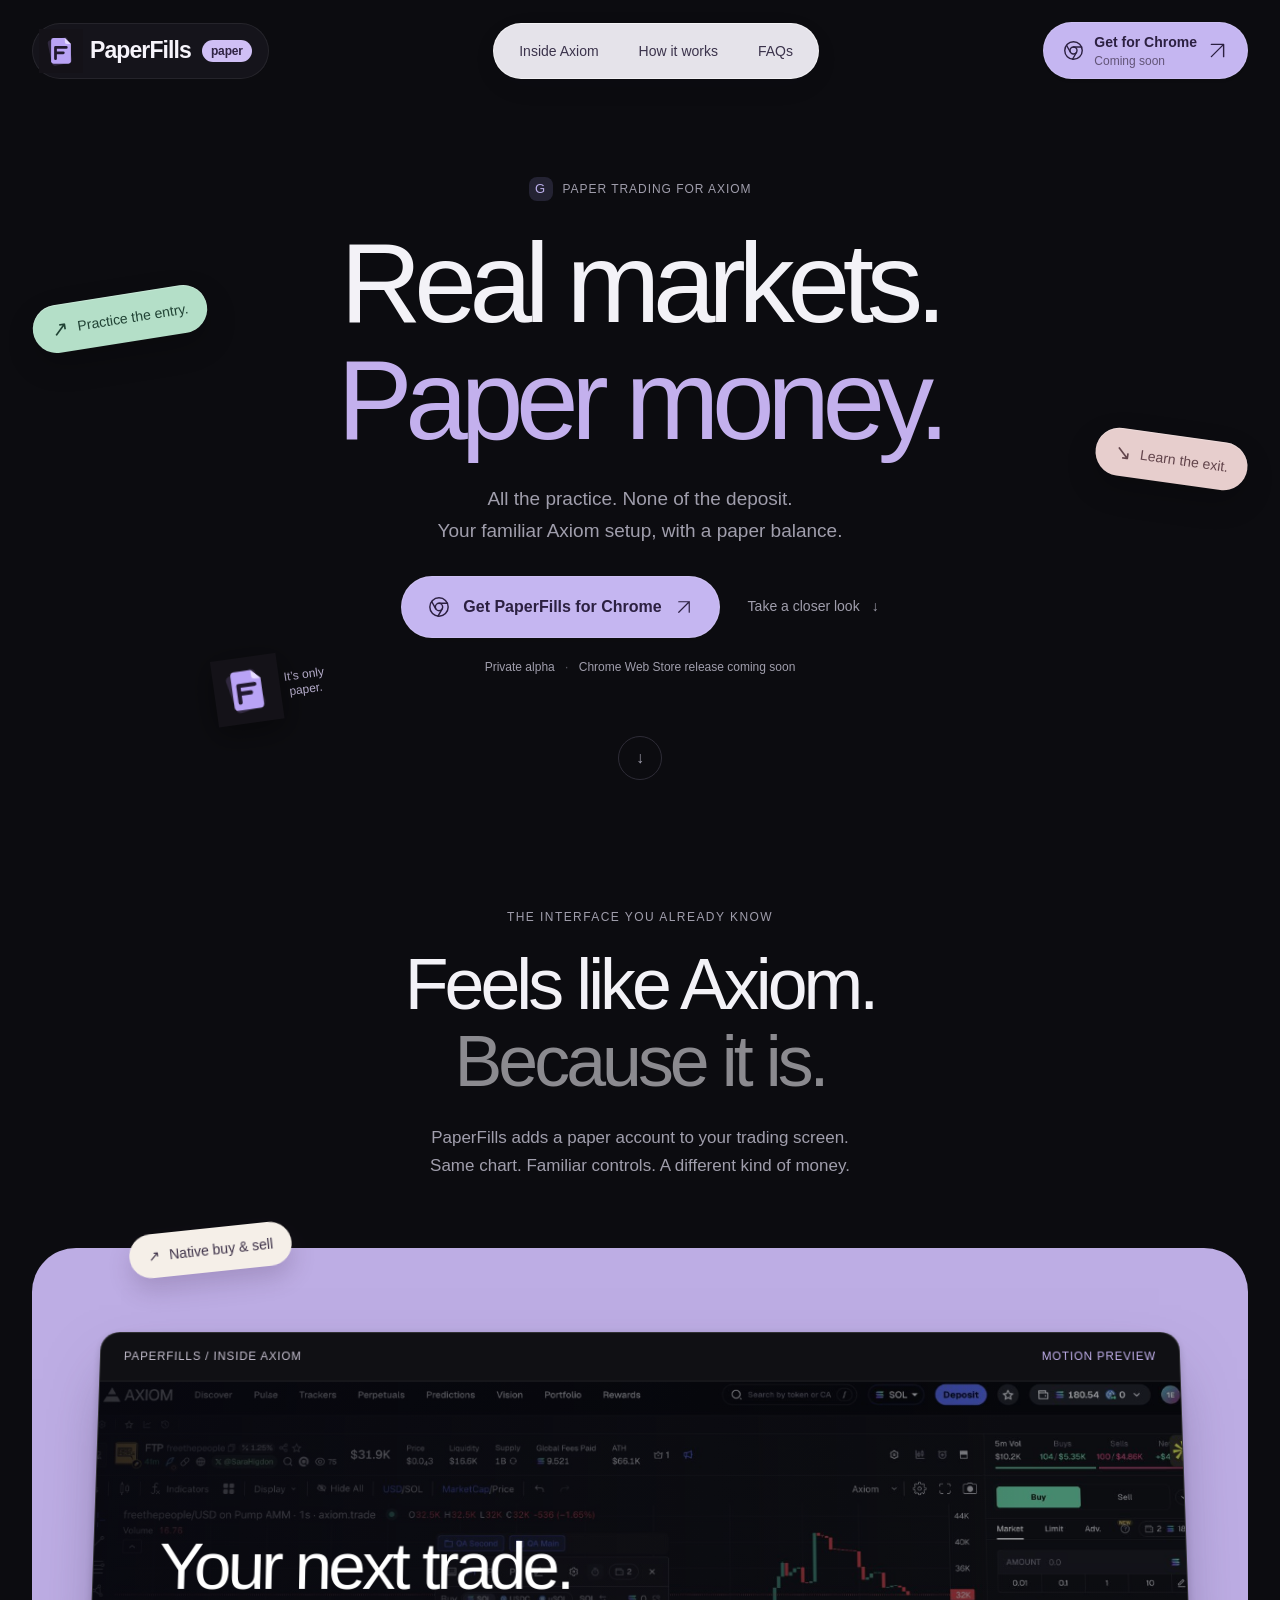
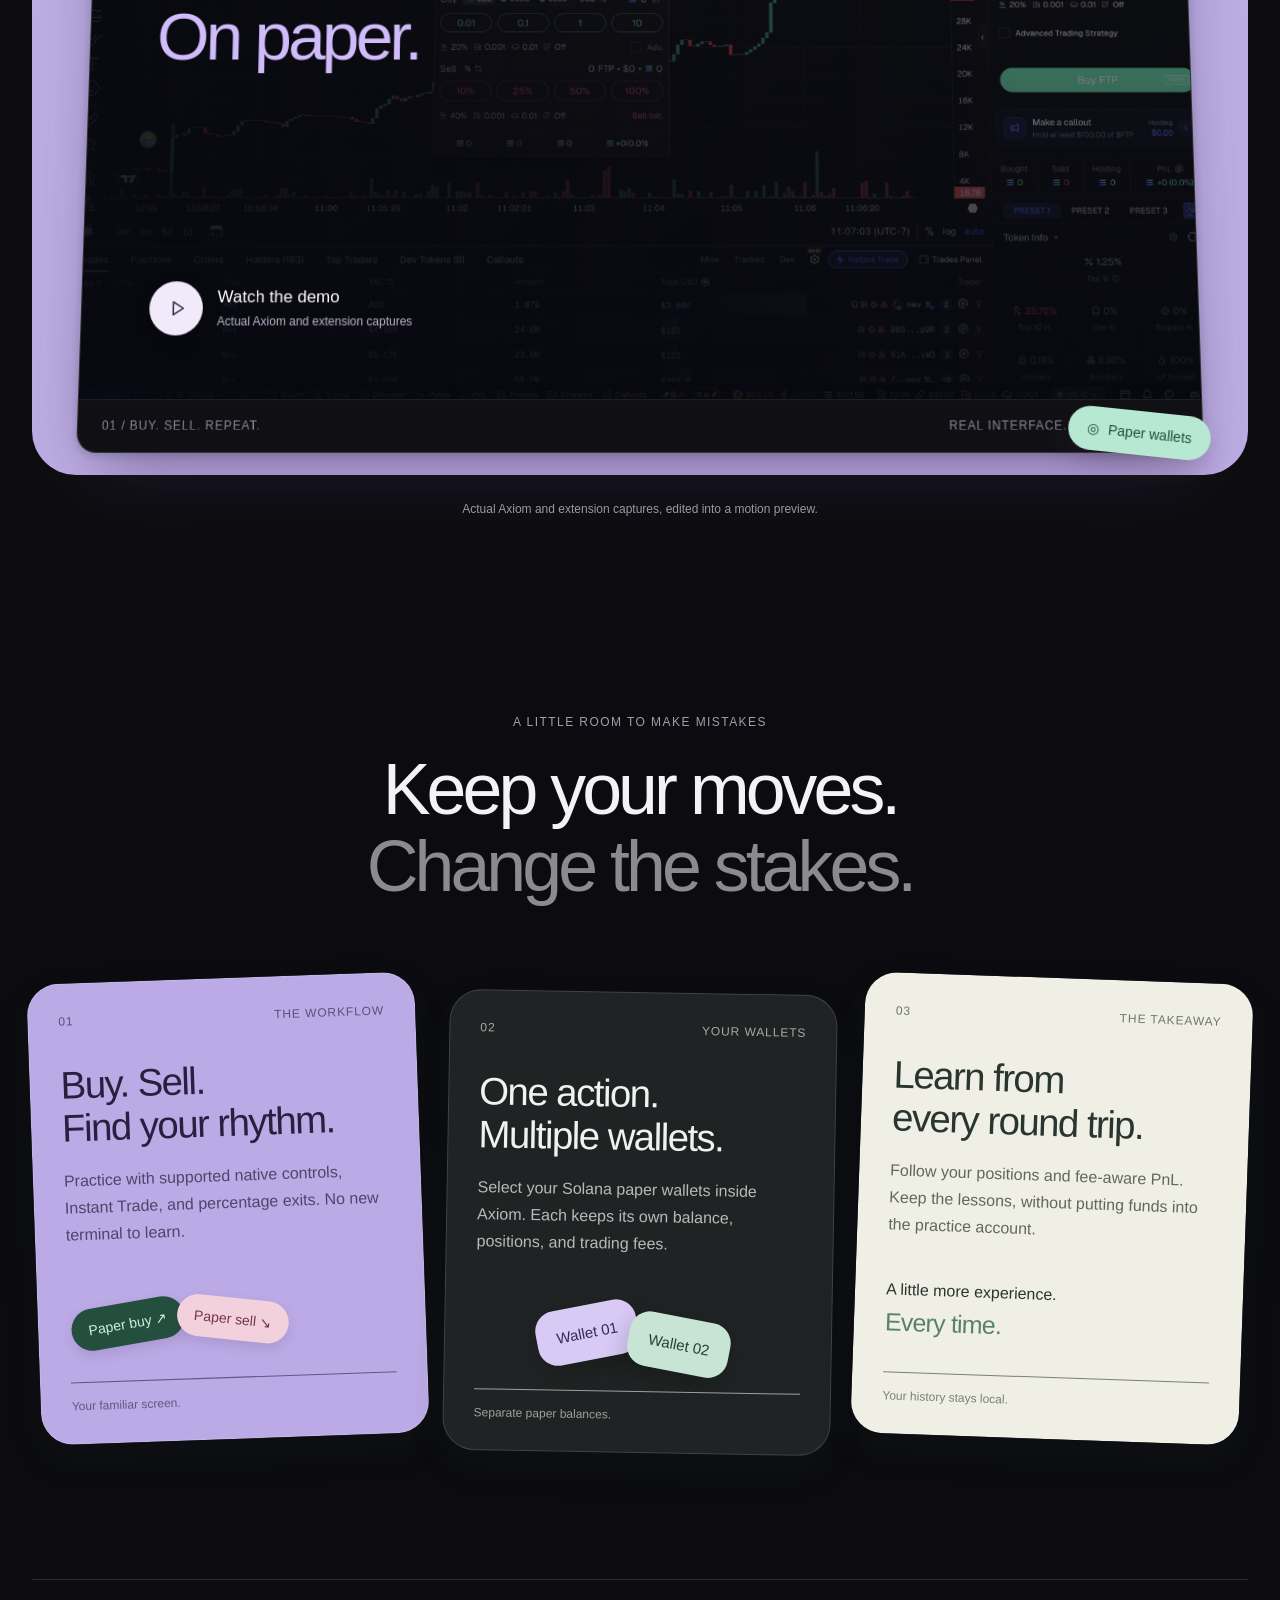
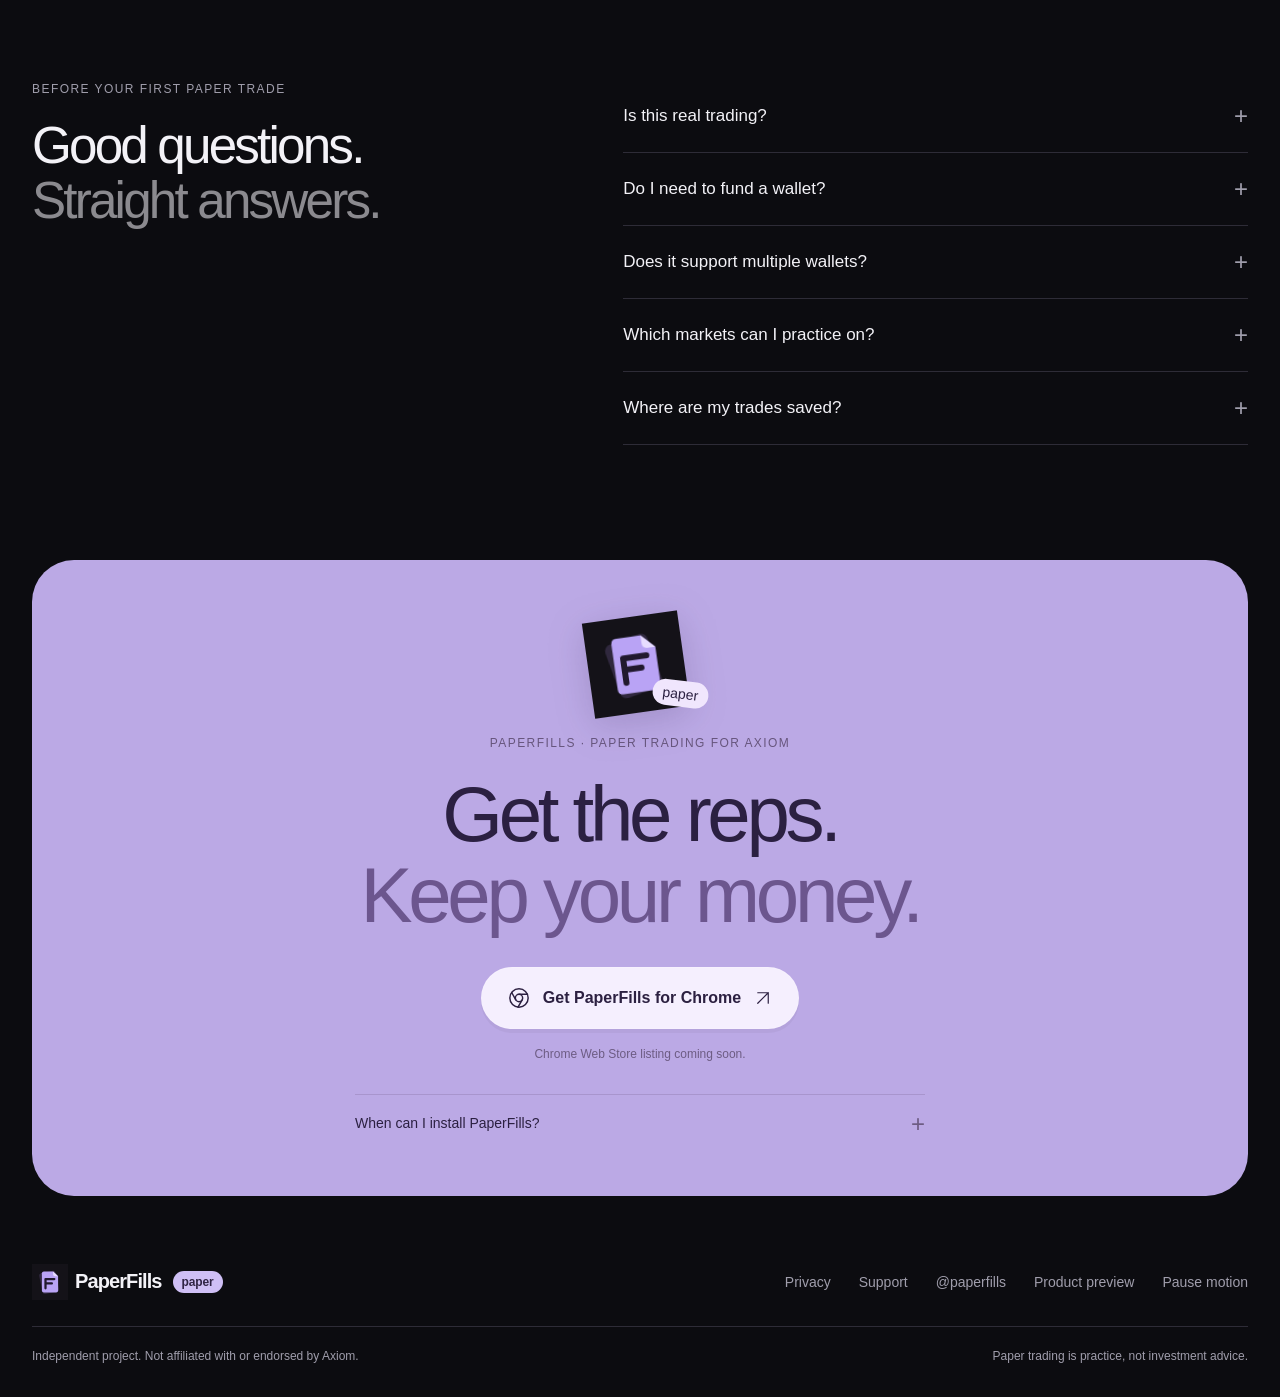
==== index.html @ 28e0e1cb "Publish PaperFills site and privacy policy" ====
<!doctype html>
<html lang="en">
<head>
  <meta charset="utf-8" />
  <meta name="viewport" content="width=device-width, initial-scale=1" />
  <meta name="theme-color" content="#0c0c10" />
  <meta name="description" content="PaperFills brings paper trading to Axiom. Practice buys, sells, multiple wallets and fee-aware PnL in the interface you already know." />
  <meta property="og:title" content="PaperFills — Paper trading for Axiom" />
  <meta property="og:description" content="Real markets. Paper money. Practice inside Axiom with PaperFills." />
  <meta property="og:type" content="website" />
  <meta name="twitter:card" content="summary" />
  <meta name="twitter:site" content="@paperfills" />
  <title>PaperFills — Paper trading for Axiom</title>
  <link rel="icon" type="image/svg+xml" href="media/paperfills-mark.svg" />
  <link rel="stylesheet" href="style.css" />
  <link rel="preload" href="media/axiom-native-chart.jpg" as="image" />
</head>
<body data-tone="dark">
  <svg class="icon-defs" aria-hidden="true" xmlns="http://www.w3.org/2000/svg"><defs>
    <symbol id="icon-chrome" viewBox="0 0 24 24"><circle cx="12" cy="12" r="10"/><circle cx="12" cy="12" r="4"/><path d="M21.2 8H12M4 6l4.5 8M10.9 22l4.6-8"/></symbol>
    <symbol id="icon-arrow" viewBox="0 0 24 24"><path d="M5 19 19 5M5 5h14v14"/></symbol>
    <symbol id="icon-expand" viewBox="0 0 24 24"><path d="M8 3H3v5m13-5h5v5M3 16v5h5m13-5v5h-5"/></symbol>
    <symbol id="icon-play" viewBox="0 0 24 24"><path d="m9 5 11 7-11 7Z"/></symbol>
    <symbol id="icon-close" viewBox="0 0 24 24"><path d="m6 6 12 12M6 18 18 6"/></symbol>
  </defs></svg>
  <a class="skip-link" href="#main">Skip to content</a>
  <div class="header-wrap">
    <header class="site-header">
      <a class="wordmark" href="#top" aria-label="PaperFills Paper home"><img src="media/paperfills-mark.svg" alt="" width="44" height="44" /><span>PaperFills</span><span class="name-tag">paper</span></a>
      <nav class="nav-pill" aria-label="Primary navigation"><a href="#preview">Inside Axiom</a><a href="#how">How it works</a><a href="#questions">FAQs</a></nav>
      <a class="store-button header-cta" data-store-link href="https://chromewebstore.google.com/" target="_blank" rel="noopener noreferrer" aria-haspopup="dialog" aria-controls="store-dialog"><svg class="icon" aria-hidden="true"><use href="#icon-chrome"/></svg><span>Get for Chrome<small data-store-note>Coming soon</small></span><svg class="icon arrow" aria-hidden="true"><use href="#icon-arrow"/></svg></a>
    </header>
  </div>

  <main id="main">
    <section class="hero shell" id="top" data-tone="dark" aria-labelledby="hero-title">
      <p class="eyebrow hero-eyebrow"><span class="tiny-mark" aria-hidden="true">G</span> PAPER TRADING FOR AXIOM</p>
      <h1 id="hero-title">Real markets.<br /><span class="hero-paper">Paper money.</span></h1>
      <p class="lede">All the practice. None of the deposit.<br />Your familiar Axiom setup, with a paper balance.</p>
      <div class="hero-actions"><a class="store-button primary-store" data-store-link href="https://chromewebstore.google.com/" target="_blank" rel="noopener noreferrer" aria-haspopup="dialog" aria-controls="store-dialog"><svg class="icon" aria-hidden="true"><use href="#icon-chrome"/></svg><span>Get PaperFills for Chrome</span><svg class="icon arrow" aria-hidden="true"><use href="#icon-arrow"/></svg></a><a class="text-link" href="#preview">Take a closer look <span aria-hidden="true">↓</span></a></div>
      <p class="hero-note">Private alpha <span>·</span> Chrome Web Store release coming soon</p>
      <div class="floating-note note-buy" aria-hidden="true"><span>↗</span> Practice the entry.</div>
      <div class="floating-note note-sell" aria-hidden="true"><span>↘</span> Learn the exit.</div>
      <div class="floating-seal" aria-hidden="true"><img src="media/paperfills-mark.svg" width="66" height="66" alt="" /><span>It’s only<br />paper.</span></div>
      <a class="scroll-cue" href="#preview" aria-label="See PaperFills inside Axiom">↓</a>
    </section>

    <section class="showcase-section shell" id="preview" data-tone="lilac" aria-labelledby="preview-title">
      <div class="section-heading reveal"><p class="eyebrow">THE INTERFACE YOU ALREADY KNOW</p><h2 id="preview-title">Feels like Axiom.<br /><span>Because it is.</span></h2><p>PaperFills adds a paper account to your trading screen.<br />Same chart. Familiar controls. A different kind of money.</p></div>
      <div class="film-stage reveal" id="film-stage">
        <div class="floating-label film-label-left"><span aria-hidden="true">↗</span> Native buy &amp; sell</div>
        <div class="floating-label film-label-right"><span aria-hidden="true">◎</span> Paper wallets</div>
        <div class="film-card">
          <div class="film-topline"><span>PAPERFILLS / INSIDE AXIOM</span><span class="film-status">PRODUCT PREVIEW</span></div>
          <button class="film-poster" id="open-preview" type="button" aria-haspopup="dialog" aria-controls="preview-dialog" aria-label="Open actual Axiom interface preview">
            <img class="product-image" src="media/axiom-native-chart.jpg" width="1672" height="937" alt="Actual PaperFills test-build screenshot in Axiom: live market chart, Instant Trade, two selected paper wallets and a PAPER-labelled buy control." />
            <span class="film-shade"></span>
            <span class="film-title">Your next trade.<br /><em>On paper.</em></span>
            <span class="preview-play"><span class="play-icon"><svg class="icon" aria-hidden="true"><use href="#icon-expand"/></svg></span><span id="preview-action-label">View the interface<small id="preview-action-note">Real product captures · motion preview</small></span></span>
          </button>
          <div class="film-bottomline"><span>01 / BUY. SELL. REPEAT.</span><span>REAL INTERFACE. PAPER TRADES.</span></div>
        </div>
      </div>
      <p class="media-caption" id="media-caption">Actual product screenshots. This short motion preview shows the current test build; a full trade recording is in production.</p>
    </section>

    <section class="practice-section shell" id="how" data-tone="mint" aria-labelledby="how-title">
      <div class="section-heading reveal"><p class="eyebrow">A LITTLE ROOM TO MAKE MISTAKES</p><h2 id="how-title">Keep your moves.<br /><span>Change the stakes.</span></h2></div>
      <div class="feature-bubbles">
        <article class="feature-card lilac-card reveal"><div class="card-kicker"><span>01</span><span>THE WORKFLOW</span></div><h3>Buy. Sell.<br />Find your rhythm.</h3><p>Practice with supported native controls, Instant Trade, and percentage exits. No new terminal to learn.</p><div class="feature-tags" aria-hidden="true"><span class="tag-entry">Paper buy ↗</span><span class="tag-exit">Paper sell ↘</span></div><span class="card-foot">Your familiar screen.</span></article>
        <article class="feature-card dark-card reveal"><div class="card-kicker"><span>02</span><span>YOUR WALLETS</span></div><h3>One action.<br />Multiple wallets.</h3><p>Select your Solana paper wallets inside Axiom. Each keeps its own balance, positions, and trading fees.</p><div class="wallet-tokens" aria-hidden="true"><span>Wallet 01</span><span>Wallet 02</span></div><span class="card-foot">Separate paper balances.</span></article>
        <article class="feature-card cream-card reveal"><div class="card-kicker"><span>03</span><span>THE TAKEAWAY</span></div><h3>Learn from<br />every round trip.</h3><p>Follow your positions and fee-aware PnL. Keep the lessons, without putting funds into the practice account.</p><div class="result-tag" aria-hidden="true">A little more experience.<span>Every time.</span></div><span class="card-foot">Your history stays local.</span></article>
      </div>
    </section>

    <section class="questions-section shell" id="questions" data-tone="dark" aria-labelledby="questions-title">
      <div class="questions-intro reveal"><p class="eyebrow">BEFORE YOUR FIRST PAPER TRADE</p><h2 id="questions-title">Good questions.<br /><span>Straight answers.</span></h2></div>
      <div class="questions reveal">
        <details><summary>Is this real trading?<span aria-hidden="true">+</span></summary><p>No. PaperFills simulates supported trading actions with a paper balance. The market chart stays real, but paper trades do not move its candles. Fills and fees are estimates, not a guarantee of real execution.</p></details>
        <details><summary>Do I need to fund a wallet?<span aria-hidden="true">+</span></summary><p>No deposit is needed for paper trading. Use a separate, unfunded Axiom account for practice. This is an alpha extension, not a security boundary; disabling paper mode restores Axiom’s live controls.</p></details>
        <details><summary>Does it support multiple wallets?<span aria-hidden="true">+</span></summary><p>Yes, on supported Solana trading screens. Buys use the displayed amount per selected paper wallet, with fees charged separately. Percentage sells use each wallet’s own holding. Open the trading wallet selector after a full reload; automatic wallet-group rotation is not supported.</p></details>
        <details><summary>Which markets can I practice on?<span aria-hidden="true">+</span></summary><p>Supported Axiom markets on Solana use a SOL paper balance. Robinhood Chain has a separate ETH paper balance. This does not mean general support for Ethereum, Base, or BNB.</p></details>
        <details><summary>Where are my trades saved?<span aria-hidden="true">+</span></summary><p>In extension-local storage in this Chrome profile, not ordinary website cache. It persists across browser restarts. Export a backup before uninstalling, resetting, or moving to a different profile. <a href="privacy/">Read about data and privacy.</a></p></details>
      </div>
    </section>

    <section class="install-section shell" id="install" data-tone="dark" aria-labelledby="install-title">
      <div class="install-card reveal"><div class="closing-mark" aria-hidden="true"><img src="media/paperfills-mark.svg" width="96" height="96" alt="" /><span>paper</span></div><p class="eyebrow">PAPERFILLS · PAPER TRADING FOR AXIOM</p><h2 id="install-title">Get the reps.<br /><span>Keep your money.</span></h2><a class="store-button primary-store" data-store-link href="https://chromewebstore.google.com/" target="_blank" rel="noopener noreferrer" aria-haspopup="dialog" aria-controls="store-dialog"><svg class="icon" aria-hidden="true"><use href="#icon-chrome"/></svg><span>Get PaperFills for Chrome</span><svg class="icon arrow" aria-hidden="true"><use href="#icon-arrow"/></svg></a><p class="install-status" data-store-note>Chrome Web Store listing coming soon.</p><details class="install-guide"><summary>When can I install PaperFills?<span aria-hidden="true">+</span></summary><div><p>The Chrome Web Store listing is being prepared. Follow <a href="https://x.com/paperfills" target="_blank" rel="noopener noreferrer">@paperfills</a> for release updates. PaperFills is an unofficial paper-trading extension for supported Axiom screens.</p></div></details></div>
    </section>
  </main>

  <footer class="shell"><div class="footer-main"><a class="wordmark" href="#top"><img src="media/paperfills-mark.svg" alt="" width="36" height="36" /><span>PaperFills</span><span class="name-tag">paper</span></a><div class="footer-links"><a href="privacy/">Privacy</a><a href="mailto:paperfills1@gmail.com">Support</a><a href="https://x.com/paperfills" target="_blank" rel="noopener noreferrer">@paperfills</a><a href="#preview">Product preview</a><button id="motion-toggle" type="button" aria-pressed="false">Pause motion</button></div></div><div class="footer-fine"><p>Independent project. Not affiliated with or endorsed by Axiom.</p><p>Paper trading is practice, not investment advice.</p></div></footer>

  <dialog class="store-dialog" id="store-dialog" aria-labelledby="store-dialog-title"><div class="dialog-heading"><span class="dialog-label">PAPERFILLS FOR CHROME</span><button class="icon-button" data-close-dialog type="button" aria-label="Close Chrome Store information"><svg class="icon" aria-hidden="true"><use href="#icon-close"/></svg></button></div><div class="store-dialog-body"><img src="media/paperfills-mark.svg" alt="" width="72" height="72"/><h2 id="store-dialog-title">Almost on the shelf.</h2><p>PaperFills' Chrome Web Store listing is coming soon. This button is a placeholder until the real listing is available.</p><a class="store-button primary-store" href="https://chromewebstore.google.com/" target="_blank" rel="noopener noreferrer"><svg class="icon" aria-hidden="true"><use href="#icon-chrome"/></svg>Visit Chrome Web Store<svg class="icon" aria-hidden="true"><use href="#icon-arrow"/></svg></a><small>This opens the store homepage, not a PaperFills listing.</small><a class="text-link" href="#install" id="alpha-instructions">Release updates <span aria-hidden="true">↓</span></a></div></dialog>
  <dialog class="preview-dialog" id="preview-dialog" aria-labelledby="preview-dialog-title"><div class="dialog-heading"><div><h2 id="preview-dialog-title">PaperFills, inside Axiom.</h2><p id="preview-dialog-note">Actual test-build screenshot. The full trading walkthrough is in production.</p></div><button class="icon-button" data-close-dialog type="button" aria-label="Close product preview"><svg class="icon" aria-hidden="true"><use href="#icon-close"/></svg></button></div><img id="dialog-poster" src="media/axiom-native-chart.jpg" width="1672" height="937" alt="PaperFills in Axiom: native chart, Instant Trade, wallet selector and paper order controls."/><video id="demo-video" controls playsinline preload="none" hidden aria-label="PaperFills motion preview made from real screenshots"></video><p id="video-error" role="status" hidden>The video could not load. The actual product screenshot is shown instead.</p></dialog>
  <script src="site-config.js"></script>
  <script src="app.js"></script>
</body>
</html>
---- style.css ----
:root {
  color-scheme: dark;
  --page: #0c0c10; --ink: #f3f2f7; --muted: #a09eac; --line: #2e2c37;
  --lilac: #c5b6f1; --mint: #bae8d0; --cream: #f3f0e8;
  --ease: cubic-bezier(.2,.75,.2,1);
  font-family: "Helvetica Neue", Helvetica, Arial, sans-serif;
}
* { box-sizing: border-box; }
html { scroll-behavior: smooth; scroll-padding-top: 124px; }
body { margin: 0; background: var(--page); color: var(--ink); font-size: 16px; -webkit-font-smoothing: antialiased; transition: background-color .85s var(--ease), color .65s ease; }
body[data-tone="lilac"] { --page: #e5def1; --ink: #241d34; --muted: #665c79; --line: #c9bfd6; color-scheme: light; }
body[data-tone="mint"] { --page: #d0ebde; --ink: #172c24; --muted: #52695f; --line: #adcabc; color-scheme: light; }
button, input { font: inherit; }
a { color: inherit; text-decoration: none; }
button, a, summary { -webkit-tap-highlight-color: transparent; touch-action: manipulation; }
button { cursor: pointer; color: inherit; }
button, a, summary { outline-offset: 5px; }
:focus-visible { outline: 2px solid #9284d7; }
img { display: block; max-width: 100%; }
button { border: 0; }
h1, h2, h3, p { margin: 0; }
p { line-height: 1.65; }
::selection { background: #a090d8; color: #100b23; }
.shell { width: min(1320px, calc(100% - 64px)); margin-inline: auto; }
.icon-defs { position: absolute; width: 0; height: 0; overflow: hidden; }
.icon { width: 22px; height: 22px; fill: none; stroke: currentColor; stroke-width: 1.6; stroke-linecap: round; stroke-linejoin: round; flex-shrink: 0; }
.skip-link { position: fixed; top: -100px; left: 20px; z-index: 100; padding: 12px; background: #fff; color: #14121d; }
.skip-link:focus { top: 12px; }
[hidden] { display: none !important; }

/* The separate floating controls stay readable through every section color. */
.header-wrap { position: fixed; top: 22px; left: 0; right: 0; z-index: 30; pointer-events: none; }
.site-header { width: min(1440px, calc(100% - 64px)); margin: auto; display: flex; align-items: center; justify-content: space-between; gap: 20px; pointer-events: auto; }
.wordmark { display: inline-flex; align-items: center; gap: 7px; font-size: 23px; font-weight: 550; letter-spacing: -.9px; white-space: nowrap; }
.site-header .wordmark { background: #17151de8; color: #f6f4fb; padding: 5px 16px 5px 6px; border: 1px solid #ffffff12; border-radius: 99px; backdrop-filter: blur(18px); transition: box-shadow .3s; }
.name-tag { background: #cfbff5; color: #302444; border-radius: 99px; padding: 4px 9px; margin-left: 4px; letter-spacing: -.15px; font-size: 12px; font-weight: 550; }
.nav-pill { display: flex; align-items: center; gap: 2px; background: #f7f5fbed; color: #3b334c; padding: 6px; border: 1px solid #ffffff80; border-radius: 99px; backdrop-filter: blur(20px); box-shadow: 0 8px 32px #1a122c09; }
.nav-pill a { padding: 13px 19px; font-size: 14px; border-radius: 99px; transition: background .2s; }
.nav-pill a:hover { background: #e9e0f6; }
.store-button { display: inline-flex; align-items: center; justify-content: center; gap: 13px; min-height: 58px; padding: 15px 24px; border-radius: 99px; background: var(--lilac); color: #2c2041; font-size: 16px; font-weight: 550; line-height: 1.35; border: 1px solid #ffffff24; box-shadow: 0 4px 0 #0000000a; transition: transform .35s var(--ease), box-shadow .35s, background .35s; }
.store-button:hover { background: #dccdff; box-shadow: 0 10px 28px #aa90e82e; transform: translateY(-3px); }
.store-button .arrow { width: 18px; height: 18px; transition: transform .3s; }
.store-button:hover .arrow { transform: translate(2px,-2px); }
.header-cta { min-height: 56px; padding: 10px 19px; gap: 10px; font-size: 14px; }
.header-cta small { display: block; color: #625477; font-size: 12px; line-height: 1.2; margin-top: 2px; font-weight: 400; }
.header-cta .icon { width: 21px; height: 21px; }
.scrolled .nav-pill, .scrolled .site-header .wordmark, .scrolled .header-cta { box-shadow: 0 10px 36px #0e08182b; }
.scrolled .header-wrap { top: 14px; }
.header-wrap { transition: top .35s var(--ease); }

.hero { min-height: 820px; padding: 177px 0 120px; position: relative; text-align: center; }
.eyebrow { font-size: 12px; font-weight: 500; line-height: 1.5; letter-spacing: .12em; color: var(--muted); }
.hero-eyebrow { display: inline-flex; align-items: center; gap: 10px; letter-spacing: .08em; }
.tiny-mark { display: grid; place-items: center; width: 24px; height: 24px; background: #242333; border-radius: 8px; color: #bbafeb; font-size: 13px; }
h1 { font-size: clamp(68px, 8.8vw, 122px); font-weight: 500; letter-spacing: -.065em; line-height: 1.035; margin-top: 24px; }
.hero-paper { display: inline-block; color: #c3b0ed; animation: ink-shift 9s ease-in-out infinite; }
.lede { margin: 25px auto 0; color: var(--muted); font-size: 19px; line-height: 1.65; max-width: 620px; }
.hero-actions { display: flex; justify-content: center; align-items: center; gap: 28px; margin-top: 30px; }
.primary-store { min-height: 62px; padding-inline: 26px; }
.text-link { display: inline-flex; gap: 12px; align-items: center; font-size: 14px; line-height: 1.4; min-height: 44px; color: var(--muted); transition: color .2s; }
.text-link:hover { color: var(--ink); }
.hero-note { color: var(--muted); font-size: 12px; margin-top: 20px; }
.hero-note > span { margin-inline: 7px; opacity: .55; }
.floating-note { position: absolute; display: flex; align-items: center; gap: 9px; padding: 14px 19px; border-radius: 99px; font-size: 14px; font-weight: 500; box-shadow: 0 12px 30px #0003, inset 0 1px #ffffff40; z-index: 2; }
.floating-note span { font-size: 20px; line-height: 1; }
.note-buy { left: 0; top: 36%; background: #b4dfc8; color: #204234; transform: rotate(-9deg); animation: drift-left 7s ease-in-out infinite; }
.note-sell { right: 0; top: 53%; background: #e7cecd; color: #62444b; transform: rotate(8deg); animation: drift-right 8s ease-in-out infinite; }
.floating-seal { display: flex; align-items: center; gap: 5px; position: absolute; left: 15%; bottom: 100px; transform: rotate(-8deg); color: #b6adcb; font-size: 12px; line-height: 1.25; animation: drift-left 9s ease-in-out infinite; }
.floating-seal img { filter: drop-shadow(0 8px 14px #0006); }
.scroll-cue { position: absolute; bottom: 40px; left: calc(50% - 22px); display: grid; place-items: center; width: 44px; height: 44px; border: 1px solid var(--line); border-radius: 50%; color: var(--muted); transition: transform .3s; }
.scroll-cue:hover { transform: translateY(4px); }

.section-heading { text-align: center; }
.section-heading h2, .questions-intro h2 { font-size: clamp(43px, 5.6vw, 76px); font-weight: 500; letter-spacing: -.055em; line-height: 1.08; margin-top: 20px; }
.section-heading h2 span, .questions-intro h2 span { opacity: .55; }
.section-heading > p:last-child:not(.eyebrow) { color: var(--muted); font-size: 17px; margin-top: 23px; line-height: 1.65; }
.showcase-section { padding: 88px 0 110px; }
.film-stage { margin: 68px auto 0; padding: 44px; border-radius: 44px; position: relative; background: #bdade4; perspective: 1400px; --film-rise: 0px; --film-tilt: 0deg; }
.film-card { position: relative; overflow: hidden; border-radius: 20px; border: 1px solid #ffffff25; background: #101014; box-shadow: 0 30px 65px -20px #39295388, 0 3px 8px #120a202b; transform: translateY(var(--film-rise)) rotateX(var(--film-tilt)); transform-origin: center bottom; transition: box-shadow .4s; }
.film-card:hover { box-shadow: 0 38px 85px -22px #39295399, 0 3px 8px #120a202b; }
.film-topline, .film-bottomline { display: flex; justify-content: space-between; gap: 20px; color: #c4bece; font-size: 12px; letter-spacing: .075em; padding: 17px 24px; line-height: 1.4; }
.film-topline { border-bottom: 1px solid #ffffff12; }
.film-status { color: #c2b1ed; }
.film-bottomline { border-top: 1px solid #ffffff12; color: #8d879b; font-size: 12px; }
.film-poster { position: relative; width: 100%; display: block; padding: 0; aspect-ratio: 16/9; overflow: hidden; text-align: left; background: #09090e; color: #fff; }
.product-image { width: 100%; height: 100%; object-fit: cover; object-position: center; opacity: .6; transform: scale(1.025); transition: transform 1.2s var(--ease), opacity .7s; }
.film-poster:hover .product-image { transform: scale(1.065); opacity: .75; }
.film-shade { position: absolute; inset: 0; background: linear-gradient(90deg,#080810bd,transparent 85%),linear-gradient(0deg,#080810cc,transparent 70%); pointer-events: none; }
.film-title { position: absolute; top: 25%; left: 6%; font-size: clamp(36px,5.4vw,74px); font-weight: 500; letter-spacing: -.055em; line-height: 1.06; pointer-events: none; }
.film-title em { font-style: normal; color: #d0bbfb; }
.preview-play { position: absolute; bottom: 10%; left: 6%; display: flex; align-items: center; gap: 15px; }
.play-icon { display: grid; place-items: center; width: 54px; height: 54px; flex-shrink: 0; border-radius: 50%; background: #f1eafa; color: #302140; box-shadow: 0 5px 16px #0006; transition: transform .4s var(--ease); }
.film-poster:hover .play-icon { transform: scale(1.12); }
.preview-play > span:last-child { font-size: 17px; font-weight: 500; }
.preview-play small { display: block; color: #bcb5cb; font-size: 12px; font-weight: 400; margin-top: 7px; }
.floating-label { position: absolute; display: flex; align-items: center; gap: 9px; border-radius: 99px; padding: 14px 19px; font-size: 14px; font-weight: 500; box-shadow: 0 12px 24px #3a234733; z-index: 2; }
.film-label-left { top: -20px; left: 8%; background: #f5efe8; color: #3c3047; transform: rotate(-6deg); }
.film-label-right { bottom: 20px; right: 3%; background: #b7e8d2; color: #234d3a; transform: rotate(6deg); }
.media-caption { margin: 25px 15px 0; text-align: center; font-size: 12px; line-height: 1.5; color: var(--muted); }

.practice-section { padding: 85px 0 128px; }
.feature-bubbles { display: grid; grid-template-columns: repeat(3,1fr); gap: 24px; margin-top: 60px; align-items: stretch; padding: 12px 2px; }
.feature-card { min-height: 440px; padding: 30px; border-radius: 32px; box-shadow: 0 15px 35px #162f2420; border: 1px solid #ffffff26; display: flex; flex-direction: column; position: relative; transition: transform .5s var(--ease), box-shadow .5s var(--ease); }
.feature-card:hover { transform: translateY(-14px) rotate(0); box-shadow: 0 26px 40px #172b242b; }
.lilac-card { background: #bbaae5; color: #291f3f; transform: rotate(-2deg); }
.dark-card { background: #202323; color: #edf4ef; transform: translateY(14px) rotate(1deg); }
.cream-card { background: #f0efe6; color: #29352f; transform: rotate(2deg); }
.card-kicker { display: flex; justify-content: space-between; gap: 10px; font-size: 12px; letter-spacing: .075em; opacity: .65; }
.feature-card h3 { font-size: clamp(29px,3vw,43px); font-weight: 500; line-height: 1.13; letter-spacing: -.04em; margin-top: 35px; }
.feature-card p { font-size: 16px; line-height: 1.7; opacity: .73; margin-top: 17px; }
.feature-tags, .wallet-tokens, .result-tag { margin-top: auto; padding-block: 32px 30px; min-height: 116px; }
.feature-tags { position: relative; display: flex; flex-wrap: wrap; align-items: center; gap: 0; padding-left: 2px; }
.feature-tags span { border-radius: 99px; padding: 13px 17px; font-size: 14px; white-space: nowrap; box-shadow: 0 5px 12px #47306425; }
.tag-entry { background: #244e3e; color: #c7f4dc; transform: rotate(-8deg); }
.tag-exit { background: #f2d1dc; color: #73354b; transform: rotate(8deg) translateX(-8px); }
.wallet-tokens { display: flex; justify-content: center; align-items: center; }
.wallet-tokens span { padding: 19px 20px; border-radius: 20px; background: #d8c9f5; color: #382a52; font-size: 15px; box-shadow: 0 8px 25px #0003; transform: rotate(-12deg); }
.wallet-tokens span + span { background: #c7e4d4; color: #244334; transform: rotate(10deg) translate(-8px,12px); }
.result-tag { padding-top: 40px; font-size: 16px; font-weight: 500; line-height: 1.55; }
.result-tag span { display: block; font-size: 25px; letter-spacing: -.8px; color: #59826b; }
.card-foot { border-top: 1px solid currentColor; padding-top: 16px; font-size: 12px; opacity: .6; }

.questions-section { display: grid; grid-template-columns: .9fr 1.1fr; gap: 80px; padding: 100px 0 115px; border-top: 1px solid var(--line); }
.questions-intro h2 { font-size: clamp(34px,4vw,54px); }
.questions details { border-bottom: 1px solid var(--line); }
summary { display: flex; align-items: center; justify-content: space-between; gap: 24px; cursor: pointer; list-style: none; padding: 24px 0; font-size: 17px; line-height: 1.4; }
summary::-webkit-details-marker { display: none; }
summary > span { font-size: 24px; line-height: 1; font-weight: 300; color: var(--muted); flex-shrink: 0; transition: transform .25s; }
details[open] > summary > span { transform: rotate(45deg); }
details p { color: var(--muted); font-size: 16px; line-height: 1.75; padding-bottom: 24px; }
details a { text-decoration: underline; text-underline-offset: 4px; }
.install-section { padding: 0 0 24px; }
.install-card { background: #bba9e5; color: #2b2041; text-align: center; padding: 56px 30px 43px; border-radius: 42px; position: relative; overflow: hidden; }
.closing-mark { position: relative; width: 104px; margin: auto; transform: rotate(-8deg); }
.closing-mark img { filter: drop-shadow(0 8px 18px #38275733); }
.closing-mark span { position: absolute; right: -12px; bottom: 0; background: #f0e6fd; font-size: 14px; padding: 5px 10px; border-radius: 99px; transform: rotate(15deg); }
.install-card .eyebrow { margin-top: 22px; color: #67567d; font-size: 12px; }
.install-card h2 { font-size: clamp(45px,6.1vw,83px); letter-spacing: -.055em; line-height: 1.04; font-weight: 500; margin-top: 22px; }
.install-card h2 span { color: #6c568e; }
.install-card > .store-button { background: #f5effe; margin-top: 31px; }
.install-card > .store-button:hover { background: #fff; }
.install-status { font-size: 12px; color: #6d5c83; margin-top: 16px; }
.install-guide { max-width: 570px; margin: 29px auto 0; border-top: 1px solid #75608c45; text-align: left; }
.install-guide summary { font-size: 14px; padding-block: 17px; }
.install-guide summary > span { color: #6d5c83; }
.install-guide p { color: #554266; font-size: 14px; line-height: 1.7; padding: 8px 0 18px; }
.install-guide ol { font-size: 14px; color: #554266; padding-left: 24px; line-height: 1.7; margin-bottom: 4px; }
.install-guide li { padding: 5px 0; }
code { font: 13px/1.5 ui-monospace,monospace; overflow-wrap: anywhere; }
.alpha-download { font-size: 15px; font-weight: 500; color: #2b2041; }
.alpha-download span { padding-left: 9px; }

footer { padding: 44px 0 30px; }
.footer-main { display: flex; align-items: center; justify-content: space-between; padding-bottom: 26px; border-bottom: 1px solid var(--line); gap: 25px; }
.footer-main .wordmark { font-size: 20px; }
.footer-links { display: flex; flex-wrap: wrap; align-items: center; gap: 28px; font-size: 14px; color: var(--muted); }
.footer-links a:hover { color: var(--ink); }
#motion-toggle { background: transparent; padding: 10px 0; font-size: 14px; color: var(--muted); }
.footer-fine { display: flex; justify-content: space-between; gap: 25px; padding-top: 20px; font-size: 12px; color: var(--muted); }

dialog { color-scheme: dark; border: 1px solid #34303f; border-radius: 28px; padding: 0; color: #ede8f6; background: #15131b; box-shadow: 0 40px 130px #0009; max-width: calc(100vw - 32px); max-height: calc(100dvh - 40px); }
dialog::backdrop { background: #08060ec9; backdrop-filter: blur(12px); }
dialog[open] { animation: dialog-pop .35s var(--ease); }
.dialog-heading { display: flex; align-items: center; justify-content: space-between; gap: 20px; padding: 23px 27px; border-bottom: 1px solid #34303f; }
.dialog-label { font-size: 12px; letter-spacing: .1em; color: #a99cbd; }
.icon-button { width: 42px; height: 42px; display: grid; place-items: center; border-radius: 50%; background: #2b2634; color: #d3c9df; flex-shrink: 0; }
.icon-button:hover { background: #3a3248; }
.store-dialog { width: 520px; }
.store-dialog-body { padding: 28px 30px 32px; text-align: center; }
.store-dialog-body > img { margin: 0 auto 18px; }
.store-dialog-body h2 { font-size: 34px; letter-spacing: -1.2px; font-weight: 500; }
.store-dialog-body p { margin-top: 17px; color: #aaa1b8; font-size: 16px; line-height: 1.7; }
.store-dialog-body .store-button { margin-top: 24px; font-size: 14px; padding-inline: 19px; }
.store-dialog-body small { display: block; font-size: 12px; color: #91849f; line-height: 1.5; margin-top: 13px; }
.store-dialog-body .text-link { margin-top: 16px; color: #c4b5df; }
.preview-dialog { width: 1280px; }
.preview-dialog h2 { font-size: 20px; font-weight: 500; letter-spacing: -.5px; }
.preview-dialog .dialog-heading p { font-size: 13px; color: #a89bb9; margin-top: 5px; }
.preview-dialog > img, .preview-dialog > video { width: 100%; height: auto; max-height: calc(100dvh - 180px); object-fit: contain; background: #08090c; }
#video-error { padding: 14px 24px; color: #ddbec9; font-size: 14px; }

.motion-ready .reveal { opacity: 0; translate: 0 32px; transition: opacity .85s var(--ease), translate .95s var(--ease); }
.motion-ready .reveal.is-visible { opacity: 1; translate: 0 0; }
.feature-card:nth-child(2) { transition-delay: .06s; }
.feature-card:nth-child(3) { transition-delay: .12s; }
html:has(body.motion-paused) { scroll-behavior: auto; }
body.motion-paused { transition: none; }
.motion-paused *, .motion-paused *::before, .motion-paused *::after { animation-play-state: paused !important; transition: none !important; }
.motion-paused .reveal { opacity: 1; translate: none; }
.motion-paused .film-card { transform: none; }
@keyframes drift-left { 0%,100% { translate: 0 0; } 50% { translate: 0 -12px; } }
@keyframes drift-right { 0%,100% { translate: 0 0; } 50% { translate: 0 12px; } }
@keyframes ink-shift { 0%,100% { color: #c3b0ed; } 50% { color: #b3d6c9; } }
@keyframes dialog-pop { from { opacity: 0; transform: translateY(16px) scale(.97); } to { opacity: 1; transform: translateY(0) scale(1); } }

@media (max-width:1180px) {
  .shell { width: calc(100% - 48px); }
  .site-header { width: calc(100% - 40px); }
  .nav-pill a { padding-inline: 15px; }
  .hero { padding-top: 160px; min-height: 760px; }
  h1 { font-size: 100px; }
  .note-buy { top: 22%; left: 0; font-size: 12px; padding: 11px 14px; }
  .note-sell { top: 68%; right: 0; font-size: 12px; padding: 11px 14px; }
  .floating-seal { left: 9%; bottom: 78px; }
  .feature-card { padding: 25px; }
  .feature-card h3 { font-size: 35px; }
  .feature-bubbles { gap: 18px; }
  .feature-tags span { padding: 12px; font-size: 12px; }
  .questions-section { gap: 50px; }
}
@media (max-width:900px) {
  .nav-pill { display: none; }
  .hero { min-height: 730px; }
  h1 { font-size: clamp(60px,11.7vw,94px); }
  .note-buy { top: auto; bottom: 78px; left: 3%; }
  .note-sell { top: auto; bottom: 90px; right: 3%; }
  .floating-seal { display: none; }
  .film-stage { padding: 26px; border-radius: 32px; }
  .film-title { font-size: 50px; }
  .film-topline, .film-bottomline { font-size: 12px; padding: 15px 19px; }
  .film-bottomline span:last-child { display: none; }
  .feature-bubbles { grid-template-columns: 1fr; gap: 28px; max-width: 640px; margin-inline: auto; }
  .feature-card { min-height: 350px; padding: 30px; }
  .feature-card h3 { font-size: 43px; }
  .feature-card p { max-width: 480px; }
  .feature-tags, .wallet-tokens, .result-tag { justify-content: flex-start; min-height: 100px; padding-block: 24px; }
  .dark-card { transform: rotate(1deg); }
  .questions-section { grid-template-columns: 1fr; gap: 35px; }
  .questions-intro h2 { font-size: 48px; }
  .footer-main { align-items: flex-start; }
  .footer-links { justify-content: flex-end; gap: 14px 22px; }
}
@media (max-width:600px) {
  .shell { width: calc(100% - 36px); }
  .header-wrap { top: 14px; }
  .site-header { width: calc(100% - 24px); gap: 8px; }
  .site-header .wordmark { font-size: 17px; padding-right: 10px; gap: 3px; }
  .site-header .wordmark > img { width: 32px; height: 32px; }
  .site-header .name-tag { font-size: 12px; padding: 4px 6px; margin-left: 3px; }
  .header-cta { font-size: 12px; padding: 9px 12px; min-height: 46px; gap: 7px; }
  .header-cta .arrow { display: none; }
  .header-cta .icon { width: 18px; height: 18px; }
  .header-cta small { font-size: 12px; }
  .hero { padding-top: 139px; padding-bottom: 134px; min-height: 700px; }
  .hero-eyebrow { font-size: 12px; letter-spacing: .035em; gap: 8px; }
  h1 { font-size: clamp(51px,11.8vw,71px); margin-top: 27px; letter-spacing: -.055em; }
  .lede { font-size: 16px; margin-top: 24px; }
  .hero-actions { flex-direction: column; gap: 13px; margin-top: 27px; }
  .primary-store { font-size: 14px; min-height: 56px; gap: 10px; padding: 15px 20px; }
  .hero-note { max-width: 300px; margin: 13px auto 0; line-height: 1.8; }
  .floating-note { font-size: 12px; gap: 5px; padding: 11px 13px; }
  .floating-note span { font-size: 17px; }
  .note-buy { bottom: 86px; left: 0; }
  .note-sell { bottom: 71px; right: 0; }
  .scroll-cue { bottom: 5px; }
  .showcase-section { padding: 67px 0 68px; }
  .section-heading h2 { font-size: 43px; }
  .section-heading > p:last-child:not(.eyebrow) { font-size: 16px; margin-top: 18px; }
  .section-heading > p > br { display: none; }
  .film-stage { padding: 13px; margin-top: 49px; border-radius: 24px; }
  .film-card { border-radius: 14px; }
  .film-poster { aspect-ratio: 4/3; }
  .film-title { left: 7%; top: 19%; font-size: 38px; }
  .product-image { object-position: 67% center; }
  .film-topline { padding: 12px 13px; letter-spacing: .025em; }
  .film-status { display: none; }
  .film-bottomline { padding: 12px 13px; font-size: 12px; letter-spacing: .025em; }
  .preview-play { left: 7%; bottom: 10%; gap: 10px; }
  .play-icon { width: 42px; height: 42px; }
  .play-icon .icon { width: 19px; height: 19px; }
  .preview-play > span:last-child { font-size: 14px; }
  .preview-play small { max-width: 170px; font-size: 12px; line-height: 1.4; margin-top: 5px; }
  .floating-label { padding: 10px 13px; font-size: 12px; gap: 6px; }
  .film-label-left { top: -23px; left: 4%; }
  .film-label-right { bottom: -18px; right: 0; }
  .media-caption { margin-top: 33px; }
  .practice-section { padding: 60px 0 85px; }
  .feature-bubbles { margin-top: 33px; padding-inline: 4px; gap: 23px; }
  .feature-card { padding: 27px; border-radius: 27px; }
  .feature-card h3 { font-size: 39px; margin-top: 26px; }
  .feature-card p { font-size: 16px; }
  .questions-section { padding: 68px 0; gap: 25px; }
  .questions-intro h2 { font-size: 42px; }
  summary { font-size: 16px; padding-block: 21px; }
  .install-card { padding: 36px 22px 22px; border-radius: 28px; }
  .install-card .eyebrow { font-size: 12px; letter-spacing: .045em; line-height: 1.7; }
  .install-card h2 { font-size: 51px; }
  .install-card > .store-button { font-size: 13px; padding-inline: 17px; }
  .install-card > .store-button .arrow { display: none; }
  footer { padding-top: 30px; }
  .footer-main, .footer-fine { flex-direction: column; gap: 20px; }
  .footer-links { justify-content: flex-start; gap: 24px; }
  .footer-fine { gap: 9px; }
  dialog { border-radius: 22px; }
  .dialog-heading { padding: 16px 19px; gap: 12px; }
  .dialog-heading h2 { font-size: 18px; }
  .store-dialog-body { padding: 25px 21px; }
  .store-dialog-body h2 { font-size: 30px; }
  .store-dialog-body .store-button { font-size: 12px; gap: 9px; }
}
@media (max-width:360px) {
  .site-header .name-tag { display: none; }
  .hero { min-height: 685px; }
  h1 { font-size: 49px; }
  .hero .primary-store { font-size: 13px; padding-inline: 14px; }
  .film-title { font-size: 34px; }
  .film-stage { padding: 9px; }
  .film-topline { font-size: 12px; }
  .floating-label { font-size: 12px; padding-inline: 11px; }
}
@media (prefers-reduced-motion:reduce) {
  html { scroll-behavior: auto; }
  *, *::before, *::after { animation: none !important; transition: none !important; }
  .motion-ready .reveal { opacity: 1; translate: none; }
  .film-card { transform: none; }
}
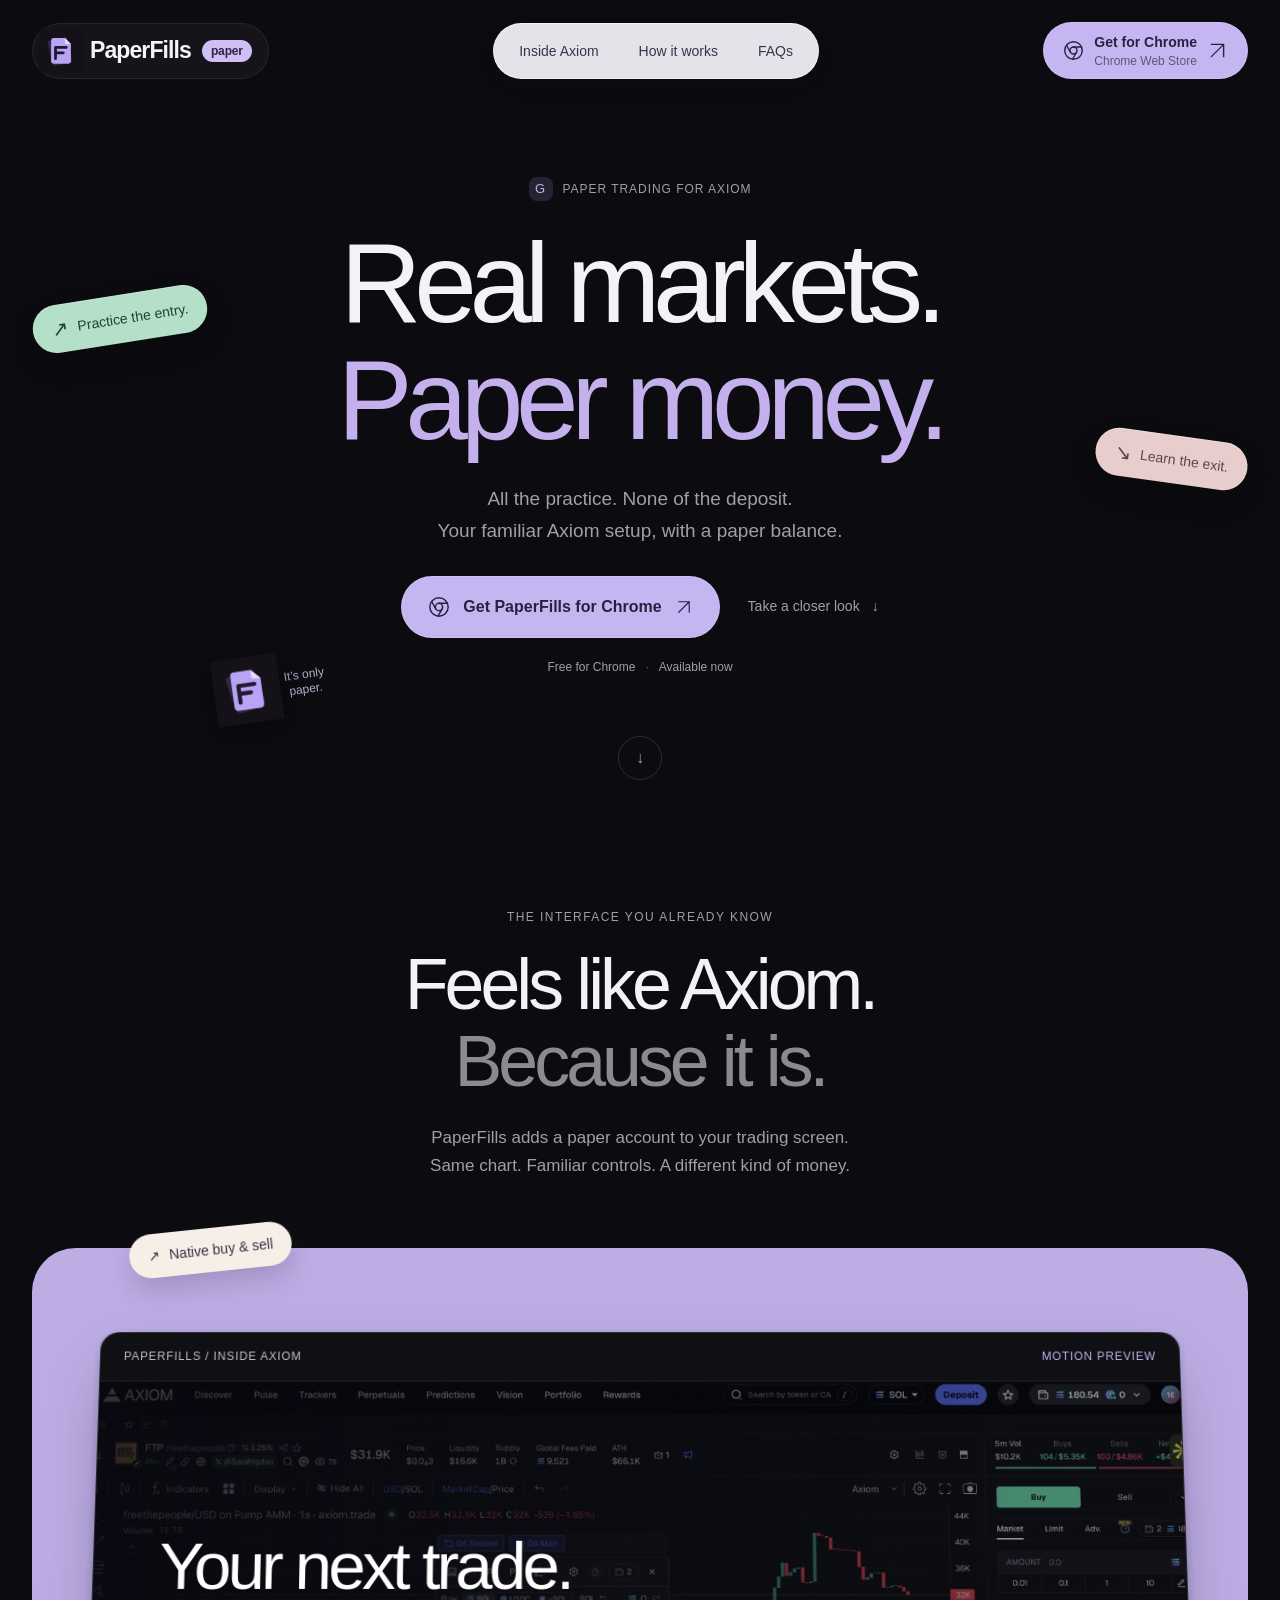
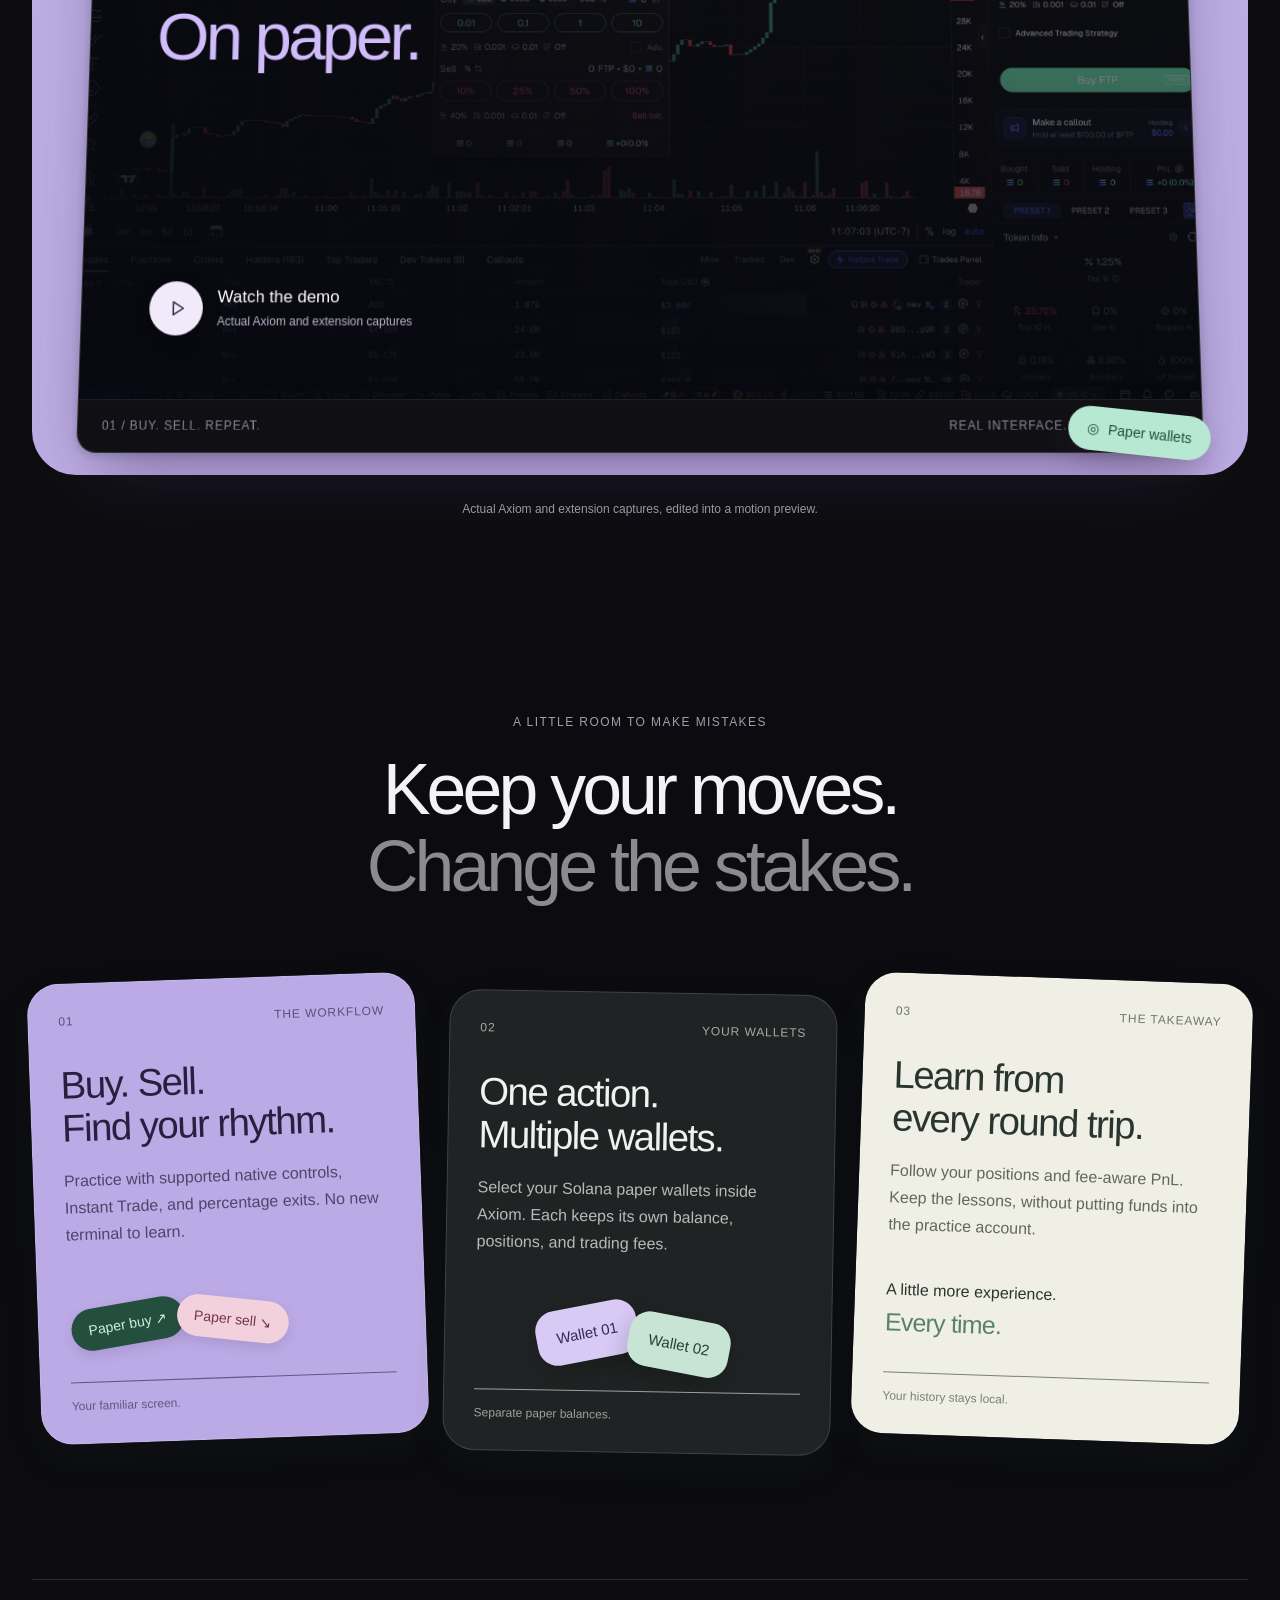
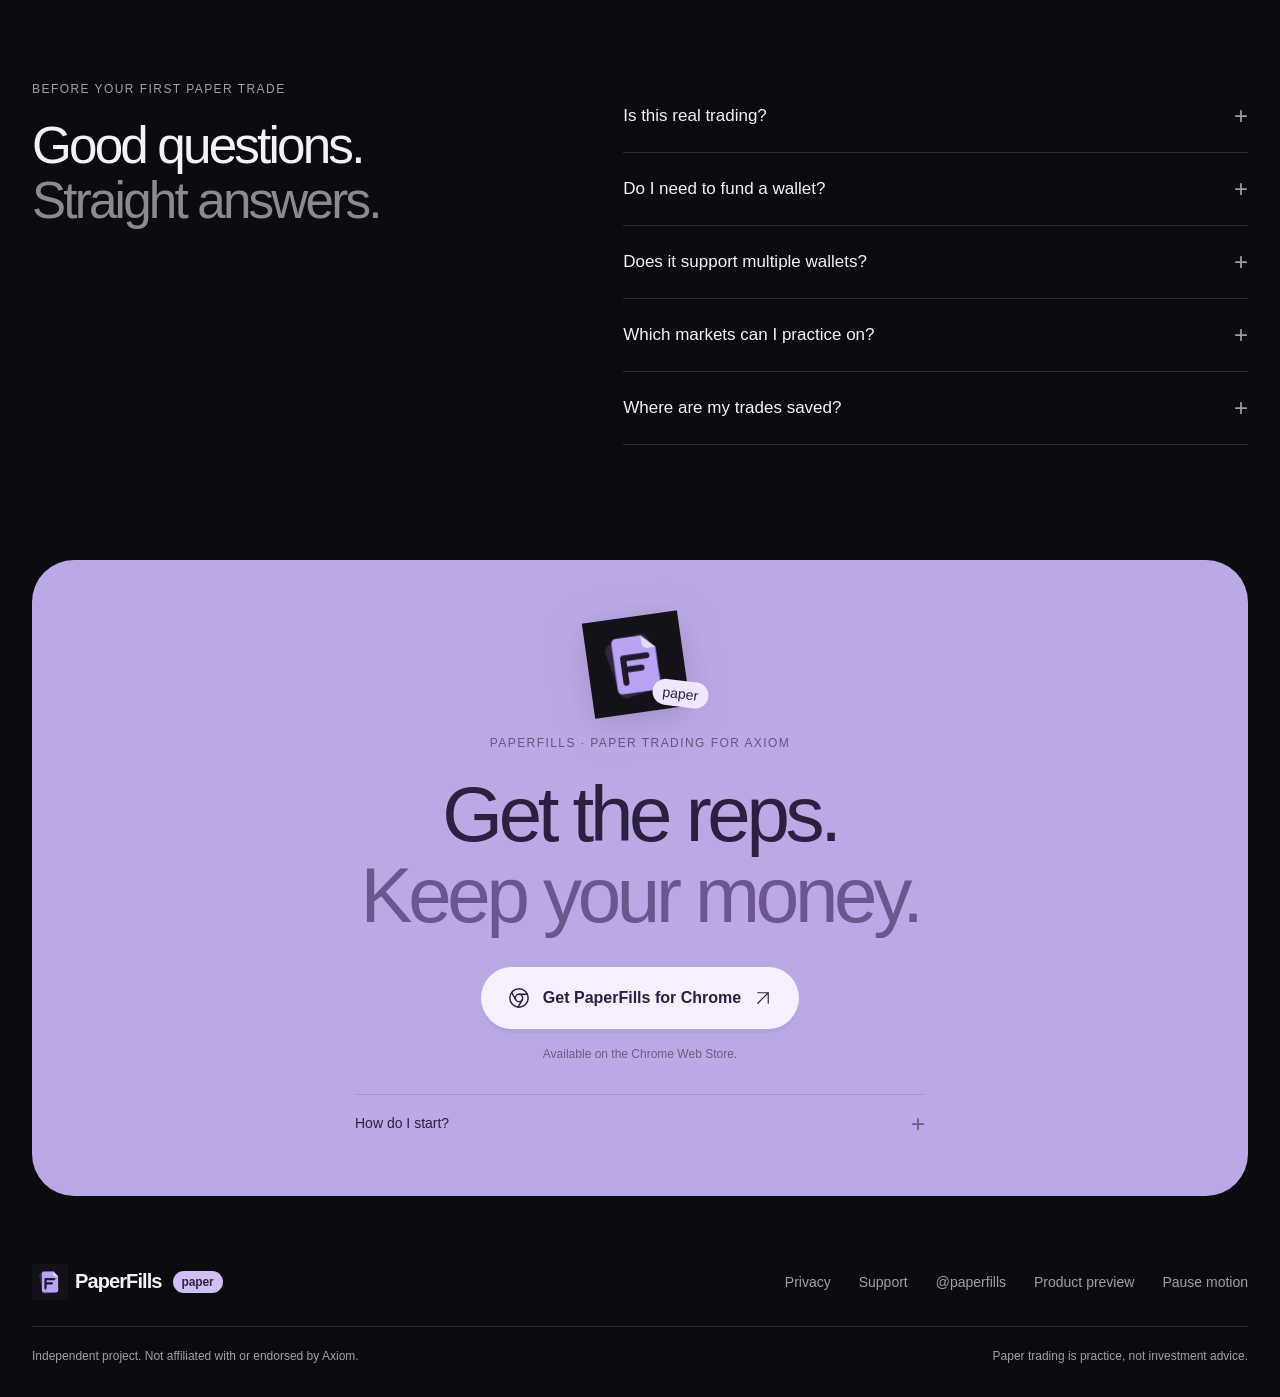
==== commit 7d65cbdc: "Link the published PaperFills Chrome extension" ====
--- a/index.html
+++ b/index.html
@@ -28,7 +28,7 @@
     <header class="site-header">
       <a class="wordmark" href="#top" aria-label="PaperFills Paper home"><img src="media/paperfills-mark.svg" alt="" width="44" height="44" /><span>PaperFills</span><span class="name-tag">paper</span></a>
       <nav class="nav-pill" aria-label="Primary navigation"><a href="#preview">Inside Axiom</a><a href="#how">How it works</a><a href="#questions">FAQs</a></nav>
-      <a class="store-button header-cta" data-store-link href="https://chromewebstore.google.com/" target="_blank" rel="noopener noreferrer" aria-haspopup="dialog" aria-controls="store-dialog"><svg class="icon" aria-hidden="true"><use href="#icon-chrome"/></svg><span>Get for Chrome<small data-store-note>Coming soon</small></span><svg class="icon arrow" aria-hidden="true"><use href="#icon-arrow"/></svg></a>
+      <a class="store-button header-cta" data-store-link href="https://chromewebstore.google.com/detail/paperfills-%E2%80%94-paper-tradin/oeaonmjknephhapnpopobaggildinnji" target="_blank" rel="noopener noreferrer"><svg class="icon" aria-hidden="true"><use href="#icon-chrome"/></svg><span>Get for Chrome<small data-store-note>Chrome Web Store</small></span><svg class="icon arrow" aria-hidden="true"><use href="#icon-arrow"/></svg></a>
     </header>
   </div>
 
@@ -37,8 +37,8 @@
       <p class="eyebrow hero-eyebrow"><span class="tiny-mark" aria-hidden="true">G</span> PAPER TRADING FOR AXIOM</p>
       <h1 id="hero-title">Real markets.<br /><span class="hero-paper">Paper money.</span></h1>
       <p class="lede">All the practice. None of the deposit.<br />Your familiar Axiom setup, with a paper balance.</p>
-      <div class="hero-actions"><a class="store-button primary-store" data-store-link href="https://chromewebstore.google.com/" target="_blank" rel="noopener noreferrer" aria-haspopup="dialog" aria-controls="store-dialog"><svg class="icon" aria-hidden="true"><use href="#icon-chrome"/></svg><span>Get PaperFills for Chrome</span><svg class="icon arrow" aria-hidden="true"><use href="#icon-arrow"/></svg></a><a class="text-link" href="#preview">Take a closer look <span aria-hidden="true">↓</span></a></div>
-      <p class="hero-note">Private alpha <span>·</span> Chrome Web Store release coming soon</p>
+      <div class="hero-actions"><a class="store-button primary-store" data-store-link href="https://chromewebstore.google.com/detail/paperfills-%E2%80%94-paper-tradin/oeaonmjknephhapnpopobaggildinnji" target="_blank" rel="noopener noreferrer"><svg class="icon" aria-hidden="true"><use href="#icon-chrome"/></svg><span>Get PaperFills for Chrome</span><svg class="icon arrow" aria-hidden="true"><use href="#icon-arrow"/></svg></a><a class="text-link" href="#preview">Take a closer look <span aria-hidden="true">↓</span></a></div>
+      <p class="hero-note">Free for Chrome <span>·</span> Available now</p>
       <div class="floating-note note-buy" aria-hidden="true"><span>↗</span> Practice the entry.</div>
       <div class="floating-note note-sell" aria-hidden="true"><span>↘</span> Learn the exit.</div>
       <div class="floating-seal" aria-hidden="true"><img src="media/paperfills-mark.svg" width="66" height="66" alt="" /><span>It’s only<br />paper.</span></div>
@@ -77,7 +77,7 @@
       <div class="questions-intro reveal"><p class="eyebrow">BEFORE YOUR FIRST PAPER TRADE</p><h2 id="questions-title">Good questions.<br /><span>Straight answers.</span></h2></div>
       <div class="questions reveal">
         <details><summary>Is this real trading?<span aria-hidden="true">+</span></summary><p>No. PaperFills simulates supported trading actions with a paper balance. The market chart stays real, but paper trades do not move its candles. Fills and fees are estimates, not a guarantee of real execution.</p></details>
-        <details><summary>Do I need to fund a wallet?<span aria-hidden="true">+</span></summary><p>No deposit is needed for paper trading. Use a separate, unfunded Axiom account for practice. This is an alpha extension, not a security boundary; disabling paper mode restores Axiom’s live controls.</p></details>
+        <details><summary>Do I need to fund a wallet?<span aria-hidden="true">+</span></summary><p>No deposit is needed for paper trading. Use a separate, unfunded Axiom account for practice. PaperFills intercepts supported controls and is not a security boundary; disabling paper mode restores Axiom’s live controls.</p></details>
         <details><summary>Does it support multiple wallets?<span aria-hidden="true">+</span></summary><p>Yes, on supported Solana trading screens. Buys use the displayed amount per selected paper wallet, with fees charged separately. Percentage sells use each wallet’s own holding. Open the trading wallet selector after a full reload; automatic wallet-group rotation is not supported.</p></details>
         <details><summary>Which markets can I practice on?<span aria-hidden="true">+</span></summary><p>Supported Axiom markets on Solana use a SOL paper balance. Robinhood Chain has a separate ETH paper balance. This does not mean general support for Ethereum, Base, or BNB.</p></details>
         <details><summary>Where are my trades saved?<span aria-hidden="true">+</span></summary><p>In extension-local storage in this Chrome profile, not ordinary website cache. It persists across browser restarts. Export a backup before uninstalling, resetting, or moving to a different profile. <a href="privacy/">Read about data and privacy.</a></p></details>
@@ -85,13 +85,13 @@
     </section>
 
     <section class="install-section shell" id="install" data-tone="dark" aria-labelledby="install-title">
-      <div class="install-card reveal"><div class="closing-mark" aria-hidden="true"><img src="media/paperfills-mark.svg" width="96" height="96" alt="" /><span>paper</span></div><p class="eyebrow">PAPERFILLS · PAPER TRADING FOR AXIOM</p><h2 id="install-title">Get the reps.<br /><span>Keep your money.</span></h2><a class="store-button primary-store" data-store-link href="https://chromewebstore.google.com/" target="_blank" rel="noopener noreferrer" aria-haspopup="dialog" aria-controls="store-dialog"><svg class="icon" aria-hidden="true"><use href="#icon-chrome"/></svg><span>Get PaperFills for Chrome</span><svg class="icon arrow" aria-hidden="true"><use href="#icon-arrow"/></svg></a><p class="install-status" data-store-note>Chrome Web Store listing coming soon.</p><details class="install-guide"><summary>When can I install PaperFills?<span aria-hidden="true">+</span></summary><div><p>The Chrome Web Store listing is being prepared. Follow <a href="https://x.com/paperfills" target="_blank" rel="noopener noreferrer">@paperfills</a> for release updates. PaperFills is an unofficial paper-trading extension for supported Axiom screens.</p></div></details></div>
+      <div class="install-card reveal"><div class="closing-mark" aria-hidden="true"><img src="media/paperfills-mark.svg" width="96" height="96" alt="" /><span>paper</span></div><p class="eyebrow">PAPERFILLS · PAPER TRADING FOR AXIOM</p><h2 id="install-title">Get the reps.<br /><span>Keep your money.</span></h2><a class="store-button primary-store" data-store-link href="https://chromewebstore.google.com/detail/paperfills-%E2%80%94-paper-tradin/oeaonmjknephhapnpopobaggildinnji" target="_blank" rel="noopener noreferrer"><svg class="icon" aria-hidden="true"><use href="#icon-chrome"/></svg><span>Get PaperFills for Chrome</span><svg class="icon arrow" aria-hidden="true"><use href="#icon-arrow"/></svg></a><p class="install-status" data-store-note>Available on the Chrome Web Store.</p><details class="install-guide"><summary>How do I start?<span aria-hidden="true">+</span></summary><div><ol><li>Install PaperFills from the Chrome Web Store.</li><li>Open a separate, unfunded Axiom account for practice.</li><li>Refresh Axiom, open PaperFills, and confirm paper mode and PAPER labels before practicing.</li></ol><p>PaperFills is an unofficial paper-trading extension for supported Axiom screens.</p></div></details></div>
     </section>
   </main>
 
   <footer class="shell"><div class="footer-main"><a class="wordmark" href="#top"><img src="media/paperfills-mark.svg" alt="" width="36" height="36" /><span>PaperFills</span><span class="name-tag">paper</span></a><div class="footer-links"><a href="privacy/">Privacy</a><a href="mailto:paperfills1@gmail.com">Support</a><a href="https://x.com/paperfills" target="_blank" rel="noopener noreferrer">@paperfills</a><a href="#preview">Product preview</a><button id="motion-toggle" type="button" aria-pressed="false">Pause motion</button></div></div><div class="footer-fine"><p>Independent project. Not affiliated with or endorsed by Axiom.</p><p>Paper trading is practice, not investment advice.</p></div></footer>
 
-  <dialog class="store-dialog" id="store-dialog" aria-labelledby="store-dialog-title"><div class="dialog-heading"><span class="dialog-label">PAPERFILLS FOR CHROME</span><button class="icon-button" data-close-dialog type="button" aria-label="Close Chrome Store information"><svg class="icon" aria-hidden="true"><use href="#icon-close"/></svg></button></div><div class="store-dialog-body"><img src="media/paperfills-mark.svg" alt="" width="72" height="72"/><h2 id="store-dialog-title">Almost on the shelf.</h2><p>PaperFills' Chrome Web Store listing is coming soon. This button is a placeholder until the real listing is available.</p><a class="store-button primary-store" href="https://chromewebstore.google.com/" target="_blank" rel="noopener noreferrer"><svg class="icon" aria-hidden="true"><use href="#icon-chrome"/></svg>Visit Chrome Web Store<svg class="icon" aria-hidden="true"><use href="#icon-arrow"/></svg></a><small>This opens the store homepage, not a PaperFills listing.</small><a class="text-link" href="#install" id="alpha-instructions">Release updates <span aria-hidden="true">↓</span></a></div></dialog>
+  <dialog class="store-dialog" id="store-dialog" aria-labelledby="store-dialog-title"><div class="dialog-heading"><span class="dialog-label">PAPERFILLS FOR CHROME</span><button class="icon-button" data-close-dialog type="button" aria-label="Close Chrome Store information"><svg class="icon" aria-hidden="true"><use href="#icon-close"/></svg></button></div><div class="store-dialog-body"><img src="media/paperfills-mark.svg" alt="" width="72" height="72"/><h2 id="store-dialog-title">PaperFills is available.</h2><p>Install PaperFills from its published Chrome Web Store listing.</p><a class="store-button primary-store" href="https://chromewebstore.google.com/detail/paperfills-%E2%80%94-paper-tradin/oeaonmjknephhapnpopobaggildinnji" target="_blank" rel="noopener noreferrer"><svg class="icon" aria-hidden="true"><use href="#icon-chrome"/></svg>Visit Chrome Web Store<svg class="icon" aria-hidden="true"><use href="#icon-arrow"/></svg></a><small>Opens the official PaperFills listing.</small><a class="text-link" href="#install" id="alpha-instructions">Release updates <span aria-hidden="true">↓</span></a></div></dialog>
   <dialog class="preview-dialog" id="preview-dialog" aria-labelledby="preview-dialog-title"><div class="dialog-heading"><div><h2 id="preview-dialog-title">PaperFills, inside Axiom.</h2><p id="preview-dialog-note">Actual test-build screenshot. The full trading walkthrough is in production.</p></div><button class="icon-button" data-close-dialog type="button" aria-label="Close product preview"><svg class="icon" aria-hidden="true"><use href="#icon-close"/></svg></button></div><img id="dialog-poster" src="media/axiom-native-chart.jpg" width="1672" height="937" alt="PaperFills in Axiom: native chart, Instant Trade, wallet selector and paper order controls."/><video id="demo-video" controls playsinline preload="none" hidden aria-label="PaperFills motion preview made from real screenshots"></video><p id="video-error" role="status" hidden>The video could not load. The actual product screenshot is shown instead.</p></dialog>
   <script src="site-config.js"></script>
   <script src="app.js"></script>
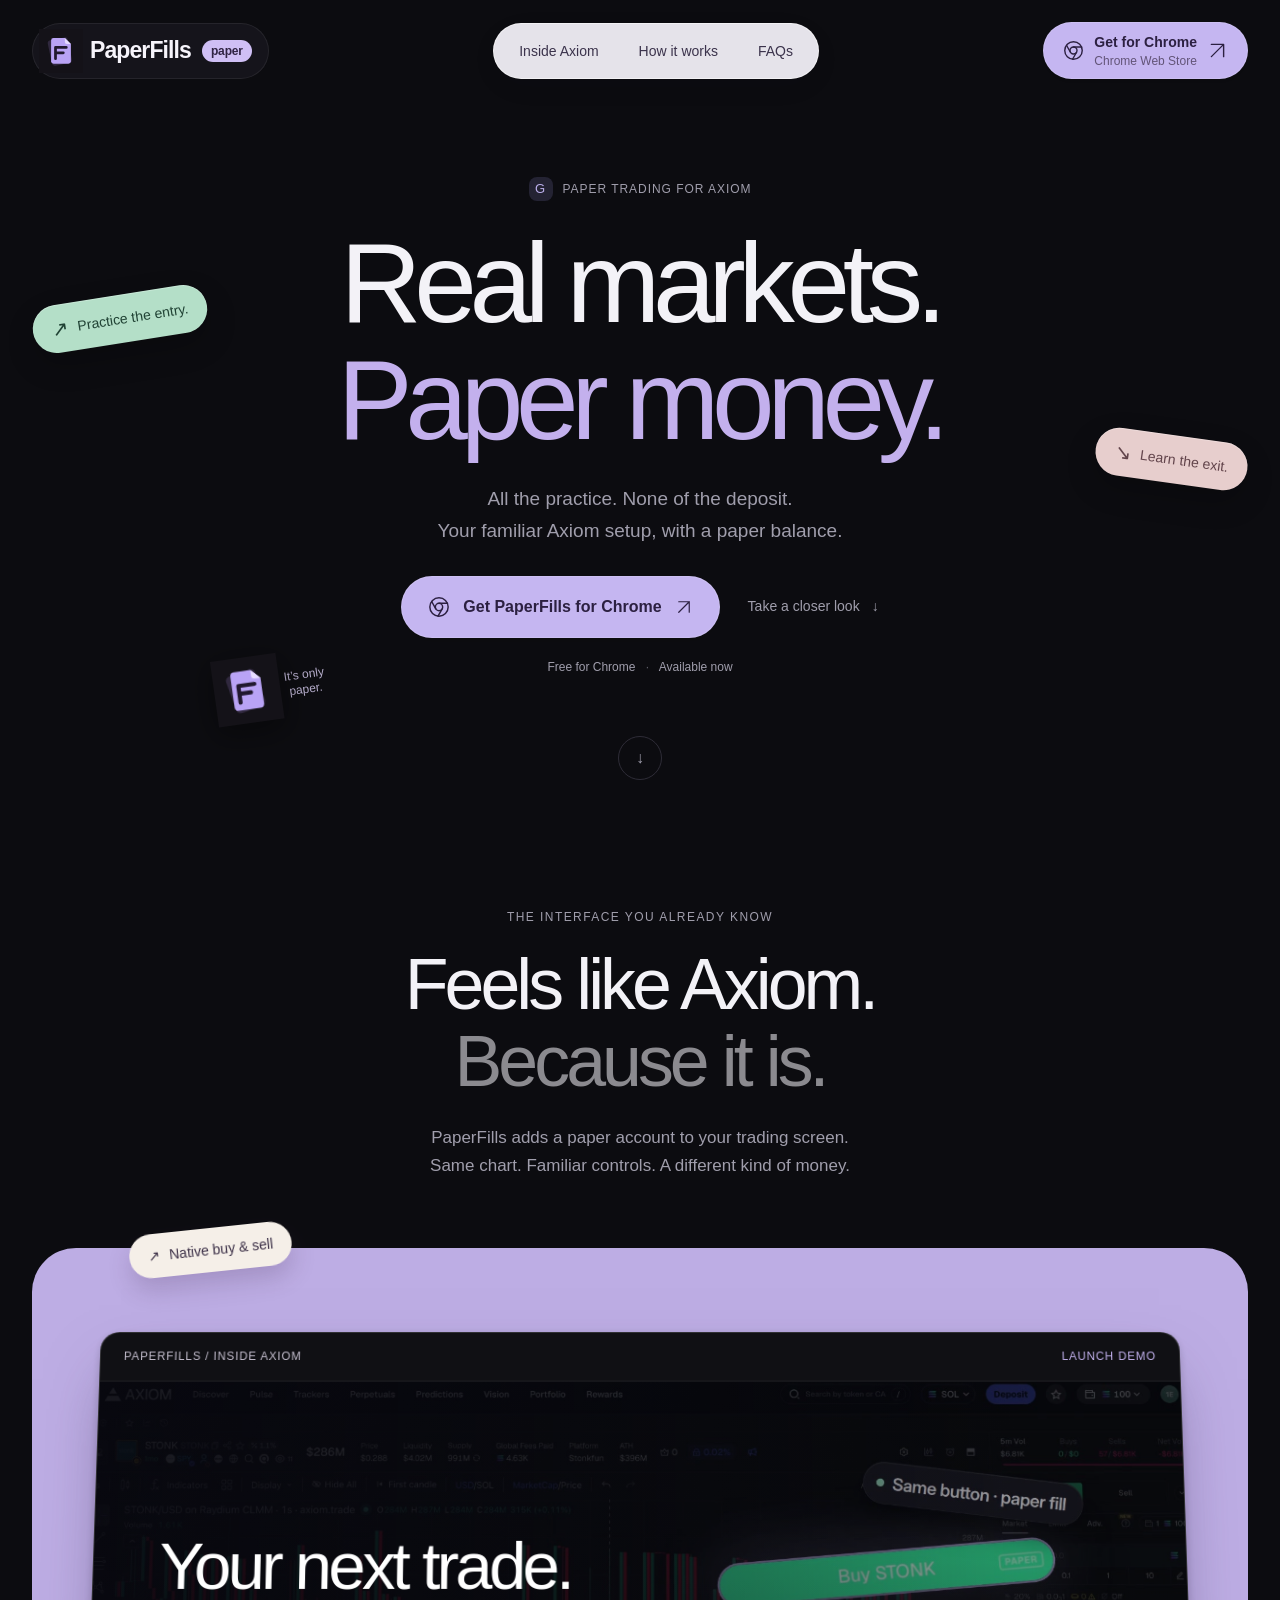
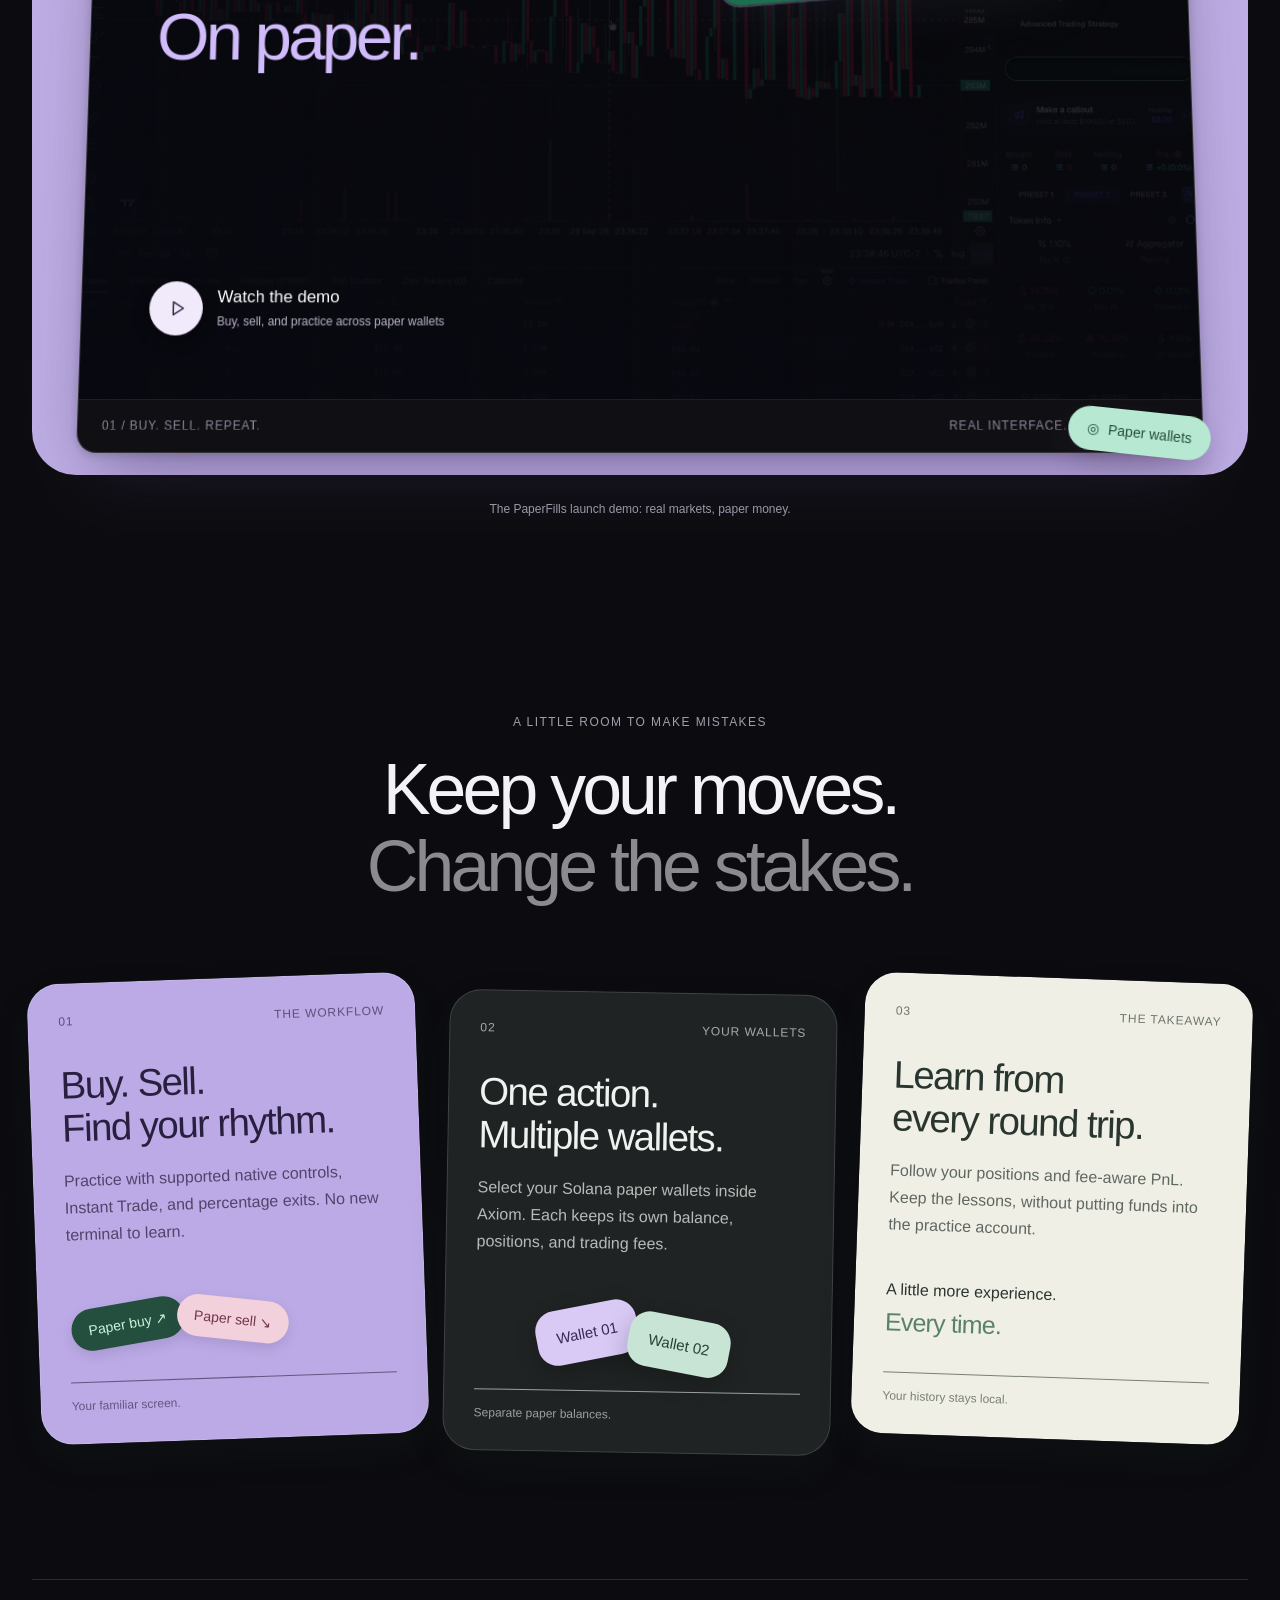
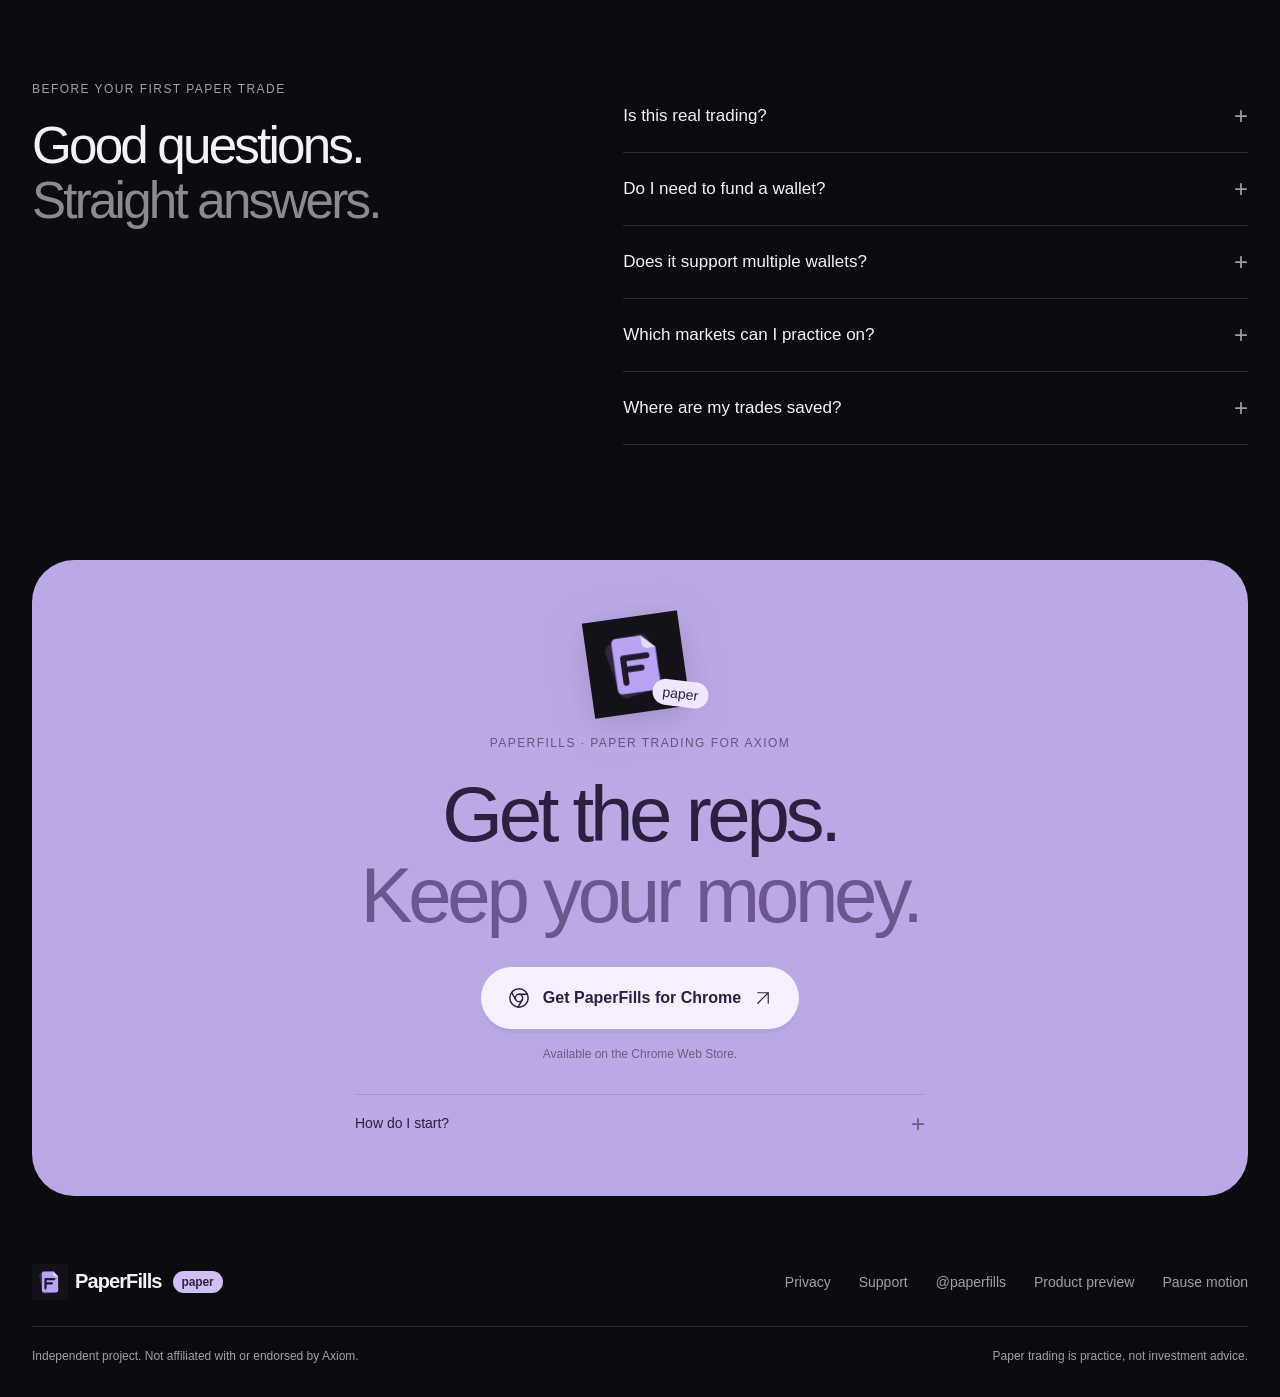
==== commit 1763e1cb: "Show the final PaperFills launch video" ====
--- a/index.html
+++ b/index.html
@@ -13,7 +13,7 @@
   <title>PaperFills — Paper trading for Axiom</title>
   <link rel="icon" type="image/svg+xml" href="media/paperfills-mark.svg" />
   <link rel="stylesheet" href="style.css" />
-  <link rel="preload" href="media/axiom-native-chart.jpg" as="image" />
+  <link rel="preload" href="media/paperfills-launch-poster.jpg" as="image" />
 </head>
 <body data-tone="dark">
   <svg class="icon-defs" aria-hidden="true" xmlns="http://www.w3.org/2000/svg"><defs>
@@ -51,17 +51,17 @@
         <div class="floating-label film-label-left"><span aria-hidden="true">↗</span> Native buy &amp; sell</div>
         <div class="floating-label film-label-right"><span aria-hidden="true">◎</span> Paper wallets</div>
         <div class="film-card">
-          <div class="film-topline"><span>PAPERFILLS / INSIDE AXIOM</span><span class="film-status">PRODUCT PREVIEW</span></div>
-          <button class="film-poster" id="open-preview" type="button" aria-haspopup="dialog" aria-controls="preview-dialog" aria-label="Open actual Axiom interface preview">
-            <img class="product-image" src="media/axiom-native-chart.jpg" width="1672" height="937" alt="Actual PaperFills test-build screenshot in Axiom: live market chart, Instant Trade, two selected paper wallets and a PAPER-labelled buy control." />
+          <div class="film-topline"><span>PAPERFILLS / INSIDE AXIOM</span><span class="film-status">LAUNCH DEMO</span></div>
+          <button class="film-poster" id="open-preview" type="button" aria-haspopup="dialog" aria-controls="preview-dialog" aria-label="Watch PaperFills demo video">
+            <img class="product-image" src="media/paperfills-launch-poster.jpg" width="1920" height="1080" alt="PaperFills launch video frame showing Axiom's native chart and a PAPER-labelled buy control." />
             <span class="film-shade"></span>
             <span class="film-title">Your next trade.<br /><em>On paper.</em></span>
-            <span class="preview-play"><span class="play-icon"><svg class="icon" aria-hidden="true"><use href="#icon-expand"/></svg></span><span id="preview-action-label">View the interface<small id="preview-action-note">Real product captures · motion preview</small></span></span>
+            <span class="preview-play"><span class="play-icon"><svg class="icon" aria-hidden="true"><use href="#icon-expand"/></svg></span><span id="preview-action-label">View the interface<small id="preview-action-note">Buy, sell, and practice across paper wallets</small></span></span>
           </button>
           <div class="film-bottomline"><span>01 / BUY. SELL. REPEAT.</span><span>REAL INTERFACE. PAPER TRADES.</span></div>
         </div>
       </div>
-      <p class="media-caption" id="media-caption">Actual product screenshots. This short motion preview shows the current test build; a full trade recording is in production.</p>
+      <p class="media-caption" id="media-caption">The PaperFills launch demo: real markets, paper money.</p>
     </section>
 
     <section class="practice-section shell" id="how" data-tone="mint" aria-labelledby="how-title">
@@ -92,7 +92,7 @@
   <footer class="shell"><div class="footer-main"><a class="wordmark" href="#top"><img src="media/paperfills-mark.svg" alt="" width="36" height="36" /><span>PaperFills</span><span class="name-tag">paper</span></a><div class="footer-links"><a href="privacy/">Privacy</a><a href="mailto:paperfills1@gmail.com">Support</a><a href="https://x.com/paperfills" target="_blank" rel="noopener noreferrer">@paperfills</a><a href="#preview">Product preview</a><button id="motion-toggle" type="button" aria-pressed="false">Pause motion</button></div></div><div class="footer-fine"><p>Independent project. Not affiliated with or endorsed by Axiom.</p><p>Paper trading is practice, not investment advice.</p></div></footer>
 
   <dialog class="store-dialog" id="store-dialog" aria-labelledby="store-dialog-title"><div class="dialog-heading"><span class="dialog-label">PAPERFILLS FOR CHROME</span><button class="icon-button" data-close-dialog type="button" aria-label="Close Chrome Store information"><svg class="icon" aria-hidden="true"><use href="#icon-close"/></svg></button></div><div class="store-dialog-body"><img src="media/paperfills-mark.svg" alt="" width="72" height="72"/><h2 id="store-dialog-title">PaperFills is available.</h2><p>Install PaperFills from its published Chrome Web Store listing.</p><a class="store-button primary-store" href="https://chromewebstore.google.com/detail/paperfills-%E2%80%94-paper-tradin/oeaonmjknephhapnpopobaggildinnji" target="_blank" rel="noopener noreferrer"><svg class="icon" aria-hidden="true"><use href="#icon-chrome"/></svg>Visit Chrome Web Store<svg class="icon" aria-hidden="true"><use href="#icon-arrow"/></svg></a><small>Opens the official PaperFills listing.</small><a class="text-link" href="#install" id="alpha-instructions">Release updates <span aria-hidden="true">↓</span></a></div></dialog>
-  <dialog class="preview-dialog" id="preview-dialog" aria-labelledby="preview-dialog-title"><div class="dialog-heading"><div><h2 id="preview-dialog-title">PaperFills, inside Axiom.</h2><p id="preview-dialog-note">Actual test-build screenshot. The full trading walkthrough is in production.</p></div><button class="icon-button" data-close-dialog type="button" aria-label="Close product preview"><svg class="icon" aria-hidden="true"><use href="#icon-close"/></svg></button></div><img id="dialog-poster" src="media/axiom-native-chart.jpg" width="1672" height="937" alt="PaperFills in Axiom: native chart, Instant Trade, wallet selector and paper order controls."/><video id="demo-video" controls playsinline preload="none" hidden aria-label="PaperFills motion preview made from real screenshots"></video><p id="video-error" role="status" hidden>The video could not load. The actual product screenshot is shown instead.</p></dialog>
+  <dialog class="preview-dialog" id="preview-dialog" aria-labelledby="preview-dialog-title"><div class="dialog-heading"><div><h2 id="preview-dialog-title">PaperFills, inside Axiom.</h2><p id="preview-dialog-note">Native Axiom controls. Simulated funds.</p></div><button class="icon-button" data-close-dialog type="button" aria-label="Close product preview"><svg class="icon" aria-hidden="true"><use href="#icon-close"/></svg></button></div><img id="dialog-poster" src="media/paperfills-launch-poster.jpg" width="1920" height="1080" alt="PaperFills launch video frame showing Axiom's native chart and a PAPER-labelled buy control."/><video id="demo-video" controls playsinline preload="none" poster="media/paperfills-launch-poster.jpg" width="1920" height="1080" hidden aria-label="PaperFills launch demo"></video><p id="video-error" role="status" hidden>The video could not load. The launch video thumbnail is shown instead.</p></dialog>
   <script src="site-config.js"></script>
   <script src="app.js"></script>
 </body>
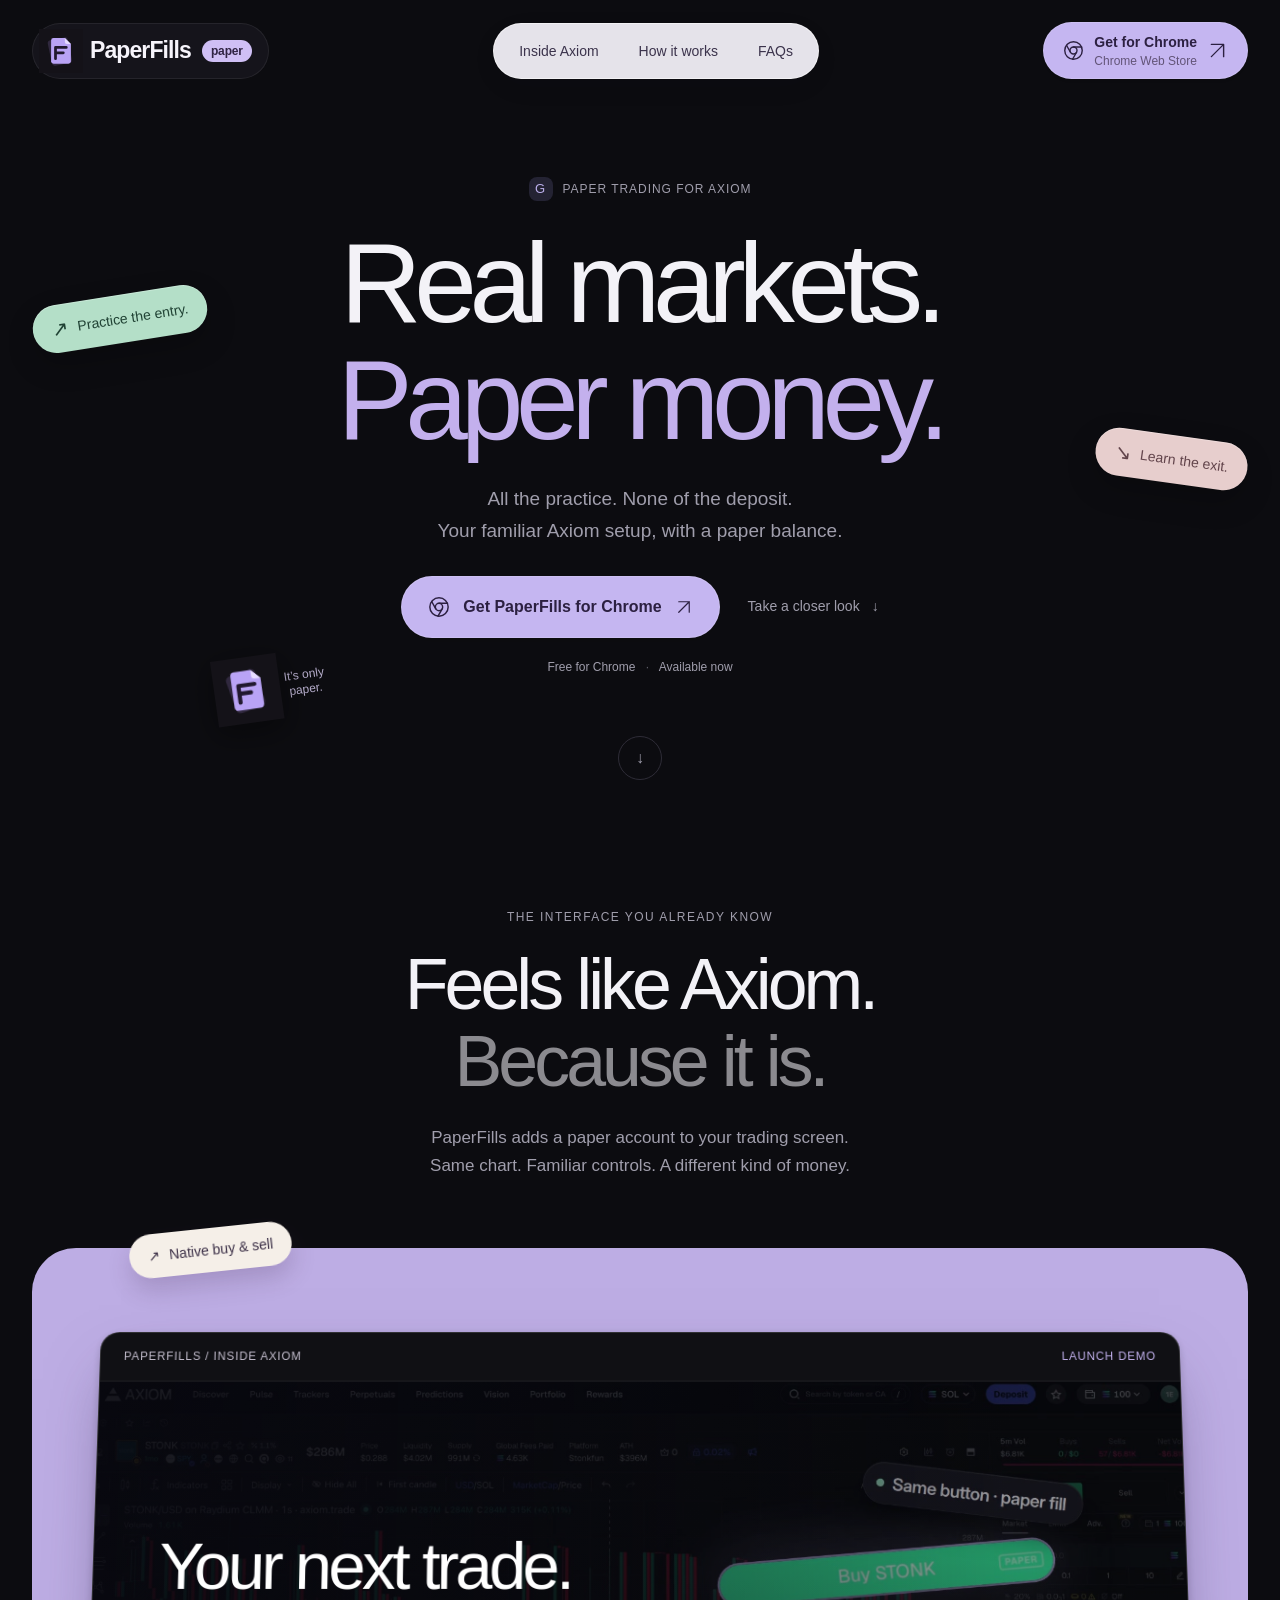
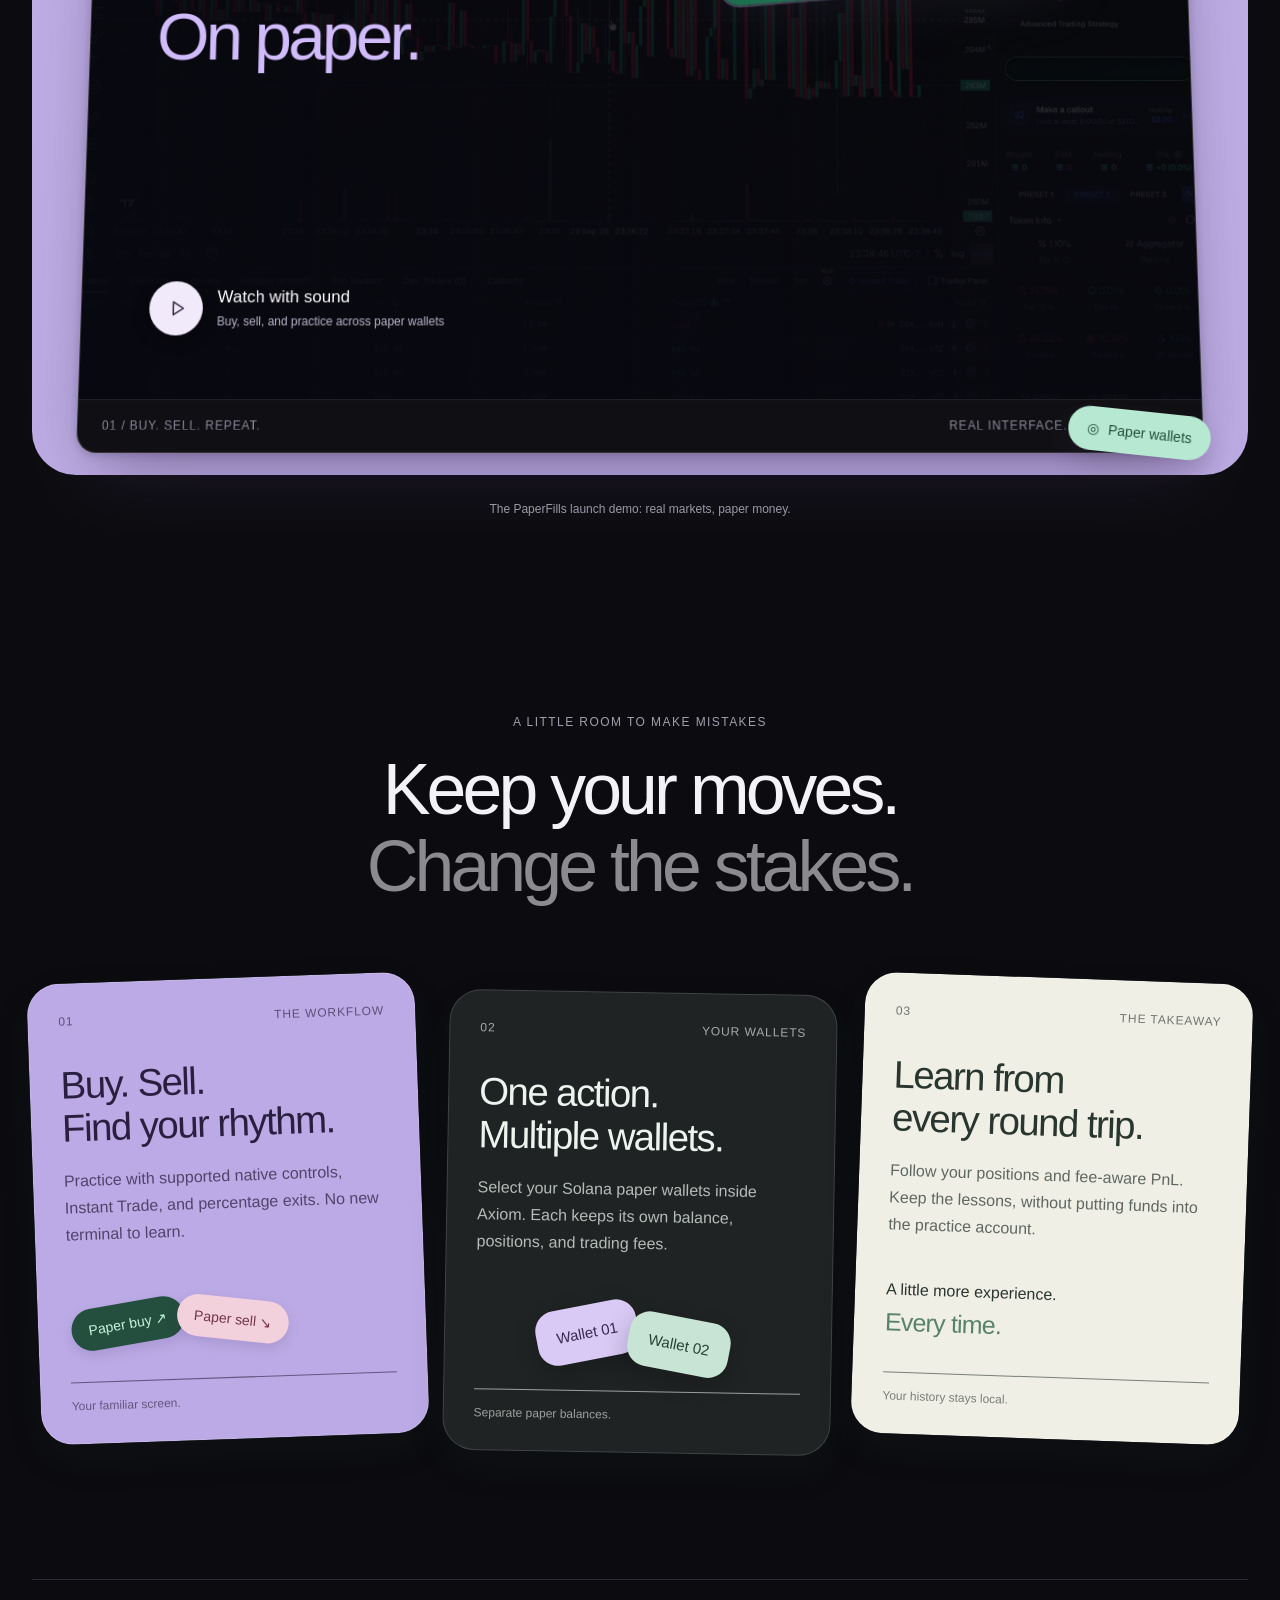
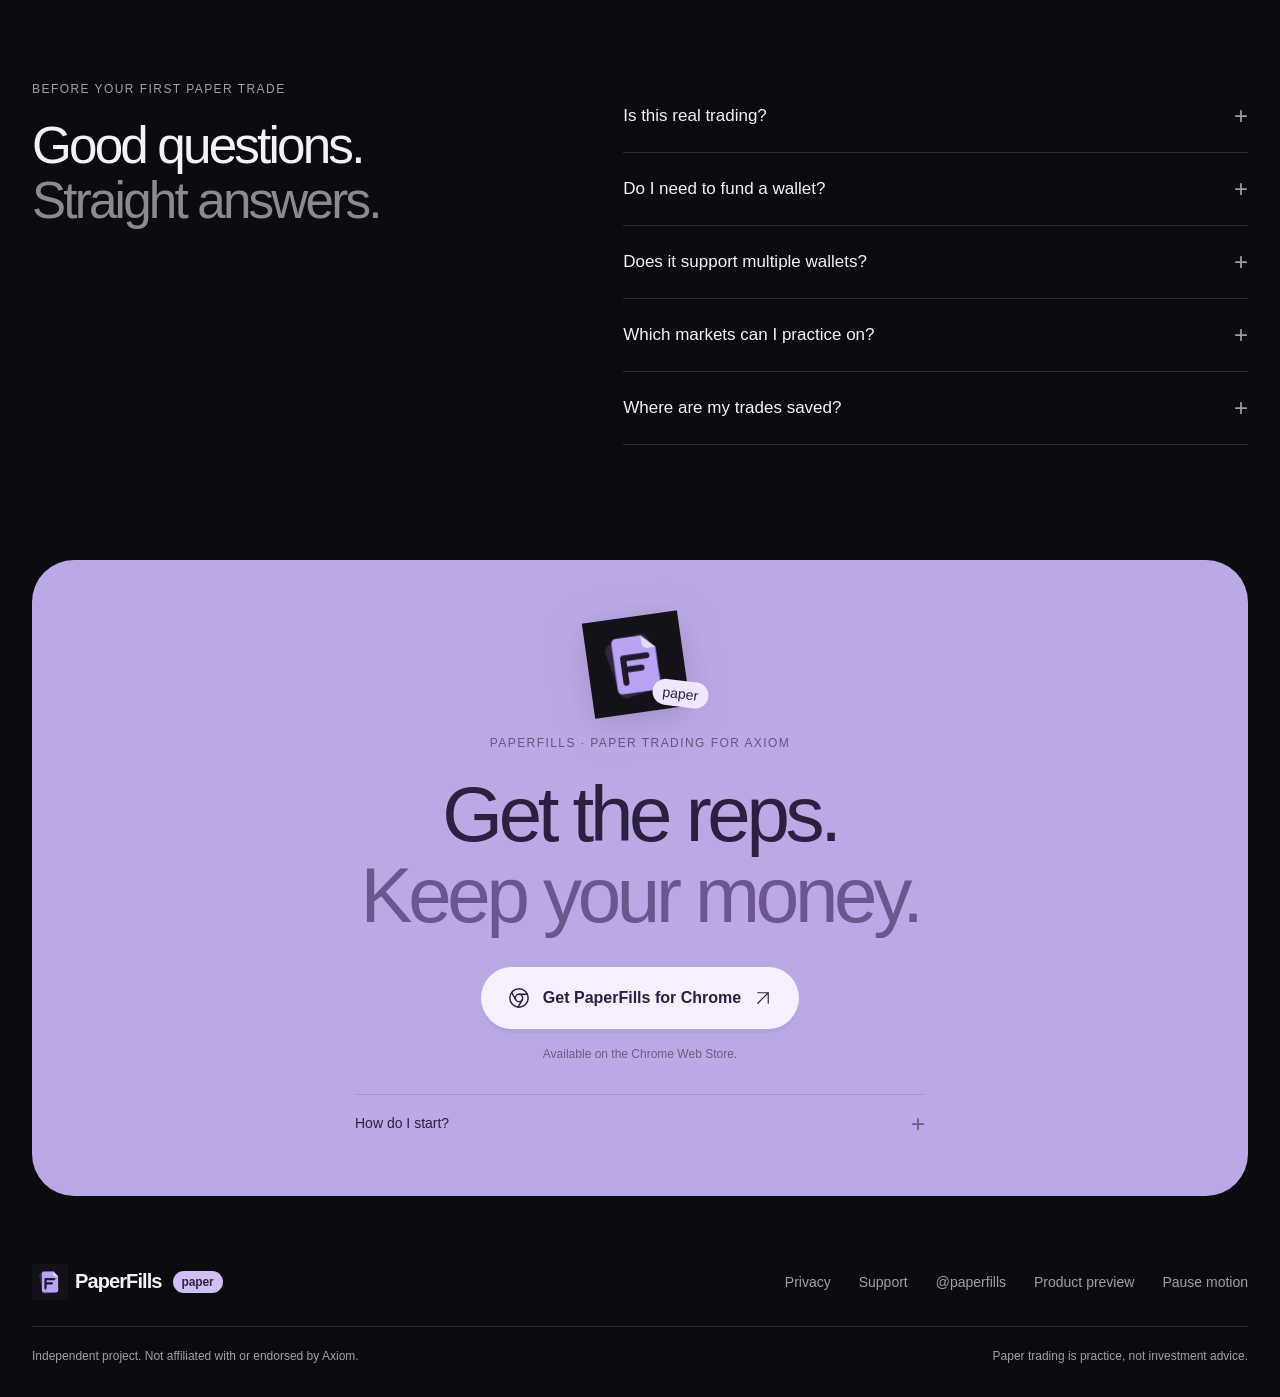
==== commit 2cc62649: "Autoplay the launch demo inline and muted" ====
--- a/index.html
+++ b/index.html
@@ -12,7 +12,7 @@
   <meta name="twitter:site" content="@paperfills" />
   <title>PaperFills — Paper trading for Axiom</title>
   <link rel="icon" type="image/svg+xml" href="media/paperfills-mark.svg" />
-  <link rel="stylesheet" href="style.css" />
+  <link rel="stylesheet" href="style.css?v=20260930-autoplay" />
   <link rel="preload" href="media/paperfills-launch-poster.jpg" as="image" />
 </head>
 <body data-tone="dark">
@@ -51,9 +51,10 @@
         <div class="floating-label film-label-left"><span aria-hidden="true">↗</span> Native buy &amp; sell</div>
         <div class="floating-label film-label-right"><span aria-hidden="true">◎</span> Paper wallets</div>
         <div class="film-card">
-          <div class="film-topline"><span>PAPERFILLS / INSIDE AXIOM</span><span class="film-status">LAUNCH DEMO</span></div>
+          <div class="film-topline"><span>PAPERFILLS / INSIDE AXIOM</span><div class="film-controls"><span class="film-status">LAUNCH DEMO</span><button id="inline-video-toggle" type="button" aria-controls="inline-demo-video" aria-pressed="false" hidden>Play video</button></div></div>
           <button class="film-poster" id="open-preview" type="button" aria-haspopup="dialog" aria-controls="preview-dialog" aria-label="Watch PaperFills demo video">
             <img class="product-image" src="media/paperfills-launch-poster.jpg" width="1920" height="1080" alt="PaperFills launch video frame showing Axiom's native chart and a PAPER-labelled buy control." />
+            <video class="inline-demo-video" id="inline-demo-video" muted loop playsinline preload="none" poster="media/paperfills-launch-poster.jpg" width="1920" height="1080" aria-hidden="true" tabindex="-1"></video>
             <span class="film-shade"></span>
             <span class="film-title">Your next trade.<br /><em>On paper.</em></span>
             <span class="preview-play"><span class="play-icon"><svg class="icon" aria-hidden="true"><use href="#icon-expand"/></svg></span><span id="preview-action-label">View the interface<small id="preview-action-note">Buy, sell, and practice across paper wallets</small></span></span>
@@ -94,6 +95,6 @@
   <dialog class="store-dialog" id="store-dialog" aria-labelledby="store-dialog-title"><div class="dialog-heading"><span class="dialog-label">PAPERFILLS FOR CHROME</span><button class="icon-button" data-close-dialog type="button" aria-label="Close Chrome Store information"><svg class="icon" aria-hidden="true"><use href="#icon-close"/></svg></button></div><div class="store-dialog-body"><img src="media/paperfills-mark.svg" alt="" width="72" height="72"/><h2 id="store-dialog-title">PaperFills is available.</h2><p>Install PaperFills from its published Chrome Web Store listing.</p><a class="store-button primary-store" href="https://chromewebstore.google.com/detail/paperfills-%E2%80%94-paper-tradin/oeaonmjknephhapnpopobaggildinnji" target="_blank" rel="noopener noreferrer"><svg class="icon" aria-hidden="true"><use href="#icon-chrome"/></svg>Visit Chrome Web Store<svg class="icon" aria-hidden="true"><use href="#icon-arrow"/></svg></a><small>Opens the official PaperFills listing.</small><a class="text-link" href="#install" id="alpha-instructions">Release updates <span aria-hidden="true">↓</span></a></div></dialog>
   <dialog class="preview-dialog" id="preview-dialog" aria-labelledby="preview-dialog-title"><div class="dialog-heading"><div><h2 id="preview-dialog-title">PaperFills, inside Axiom.</h2><p id="preview-dialog-note">Native Axiom controls. Simulated funds.</p></div><button class="icon-button" data-close-dialog type="button" aria-label="Close product preview"><svg class="icon" aria-hidden="true"><use href="#icon-close"/></svg></button></div><img id="dialog-poster" src="media/paperfills-launch-poster.jpg" width="1920" height="1080" alt="PaperFills launch video frame showing Axiom's native chart and a PAPER-labelled buy control."/><video id="demo-video" controls playsinline preload="none" poster="media/paperfills-launch-poster.jpg" width="1920" height="1080" hidden aria-label="PaperFills launch demo"></video><p id="video-error" role="status" hidden>The video could not load. The launch video thumbnail is shown instead.</p></dialog>
   <script src="site-config.js"></script>
-  <script src="app.js"></script>
+  <script src="app.js?v=20260930-autoplay"></script>
 </body>
 </html>
--- a/style.css
+++ b/style.css
@@ -81,6 +81,17 @@
 .film-topline, .film-bottomline { display: flex; justify-content: space-between; gap: 20px; color: #c4bece; font-size: 12px; letter-spacing: .075em; padding: 17px 24px; line-height: 1.4; }
 .film-topline { border-bottom: 1px solid #ffffff12; }
 .film-status { color: #c2b1ed; }
+.film-controls { display: flex; align-items: center; gap: 14px; }
+#inline-video-toggle { border: 1px solid #ffffff2b; border-radius: 999px; padding: 6px 11px; background: #ffffff0b; color: #f1eafa; font: inherit; font-size: 12px; letter-spacing: 0; white-space: nowrap; }
+#inline-video-toggle:hover { background: #ffffff20; }
+.inline-demo-video { position: absolute; inset: 0; width: 100%; height: 100%; object-fit: contain; pointer-events: none; opacity: 0; }
+.has-inline-video .inline-demo-video { opacity: 1; }
+.has-inline-video .product-image, .has-inline-video .film-title { opacity: 0; }
+.has-inline-video .film-shade { background: linear-gradient(0deg,#080810cc,transparent 30%); }
+.has-inline-video .preview-play { bottom: 5%; padding: 10px 14px; border-radius: 999px; background: #101014d9; backdrop-filter: blur(8px); }
+.has-inline-video .preview-play small { display: none; }
+.has-inline-video .play-icon { width: 32px; height: 32px; }
+.has-inline-video .preview-play > span:last-child { font-size: 14px; }
 .film-bottomline { border-top: 1px solid #ffffff12; color: #8d879b; font-size: 12px; }
 .film-poster { position: relative; width: 100%; display: block; padding: 0; aspect-ratio: 16/9; overflow: hidden; text-align: left; background: #09090e; color: #fff; }
 .product-image { width: 100%; height: 100%; object-fit: cover; object-position: center; opacity: .6; transform: scale(1.025); transition: transform 1.2s var(--ease), opacity .7s; }
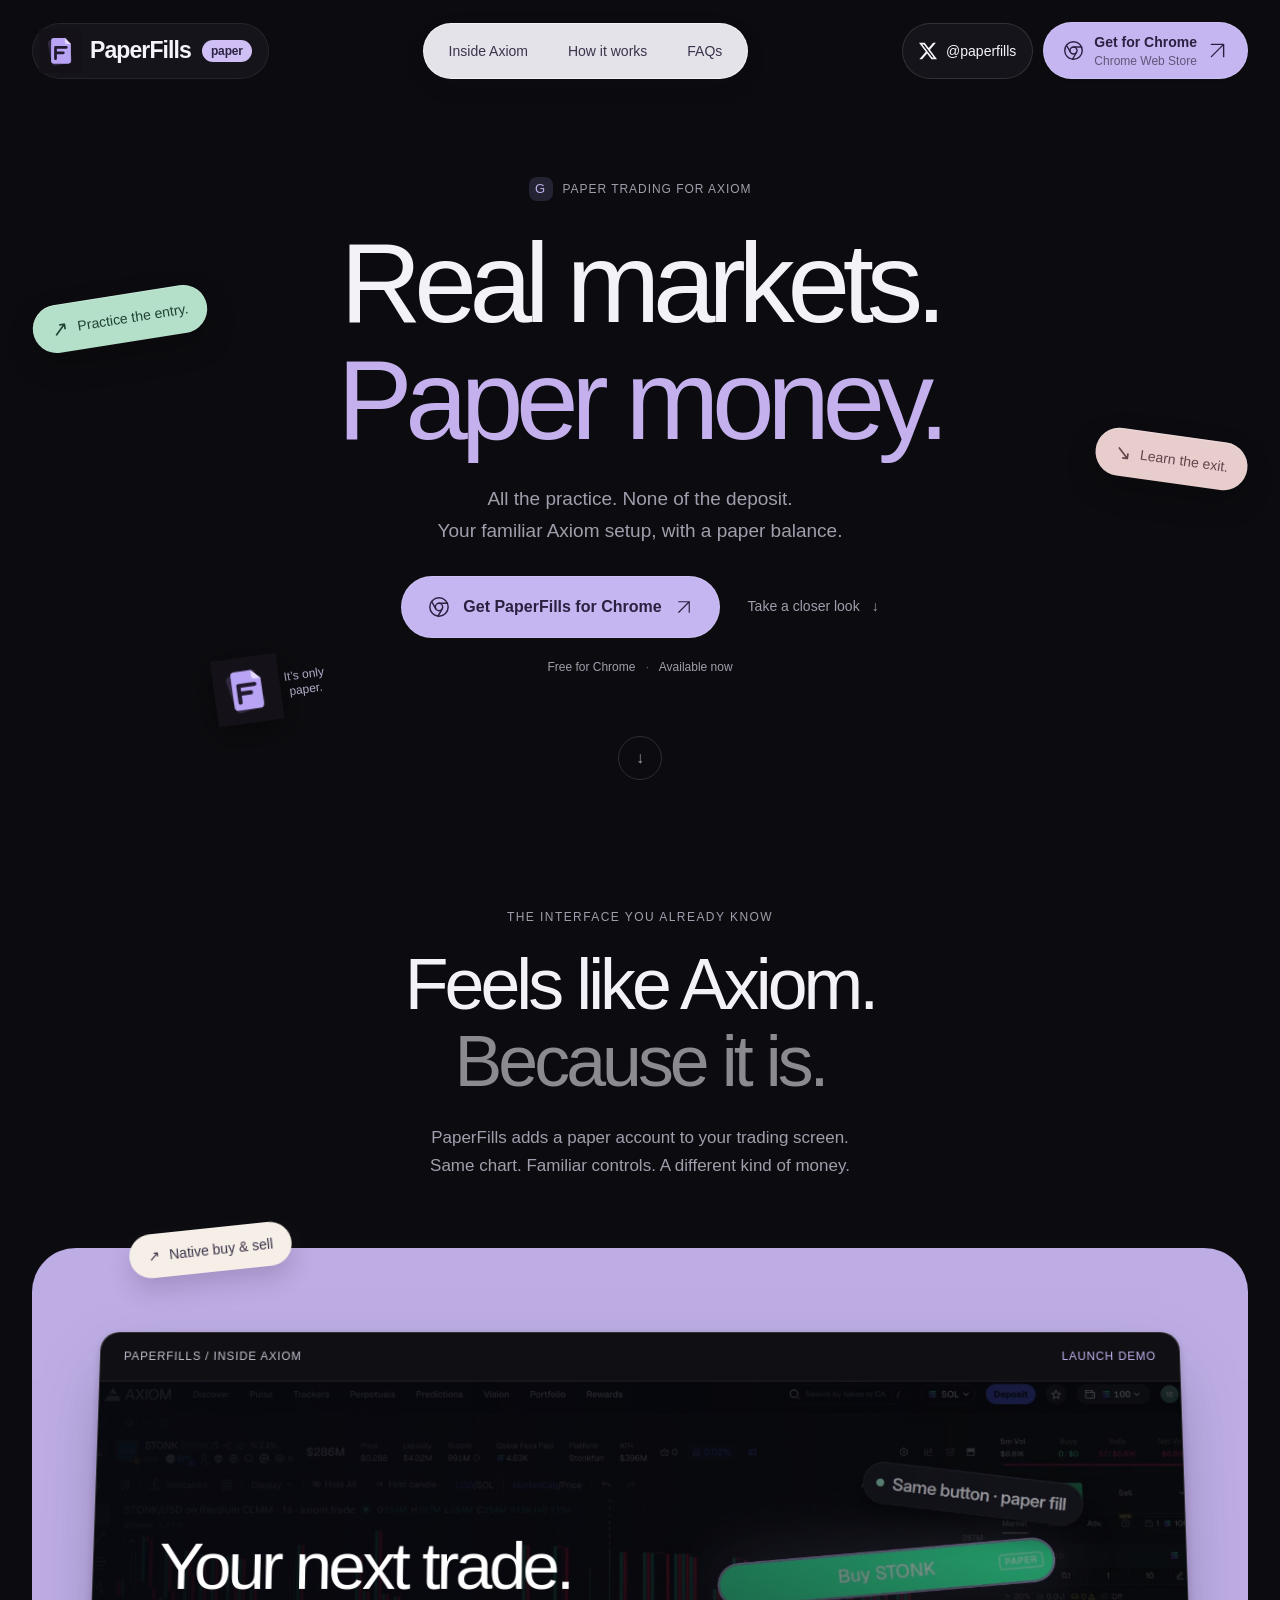
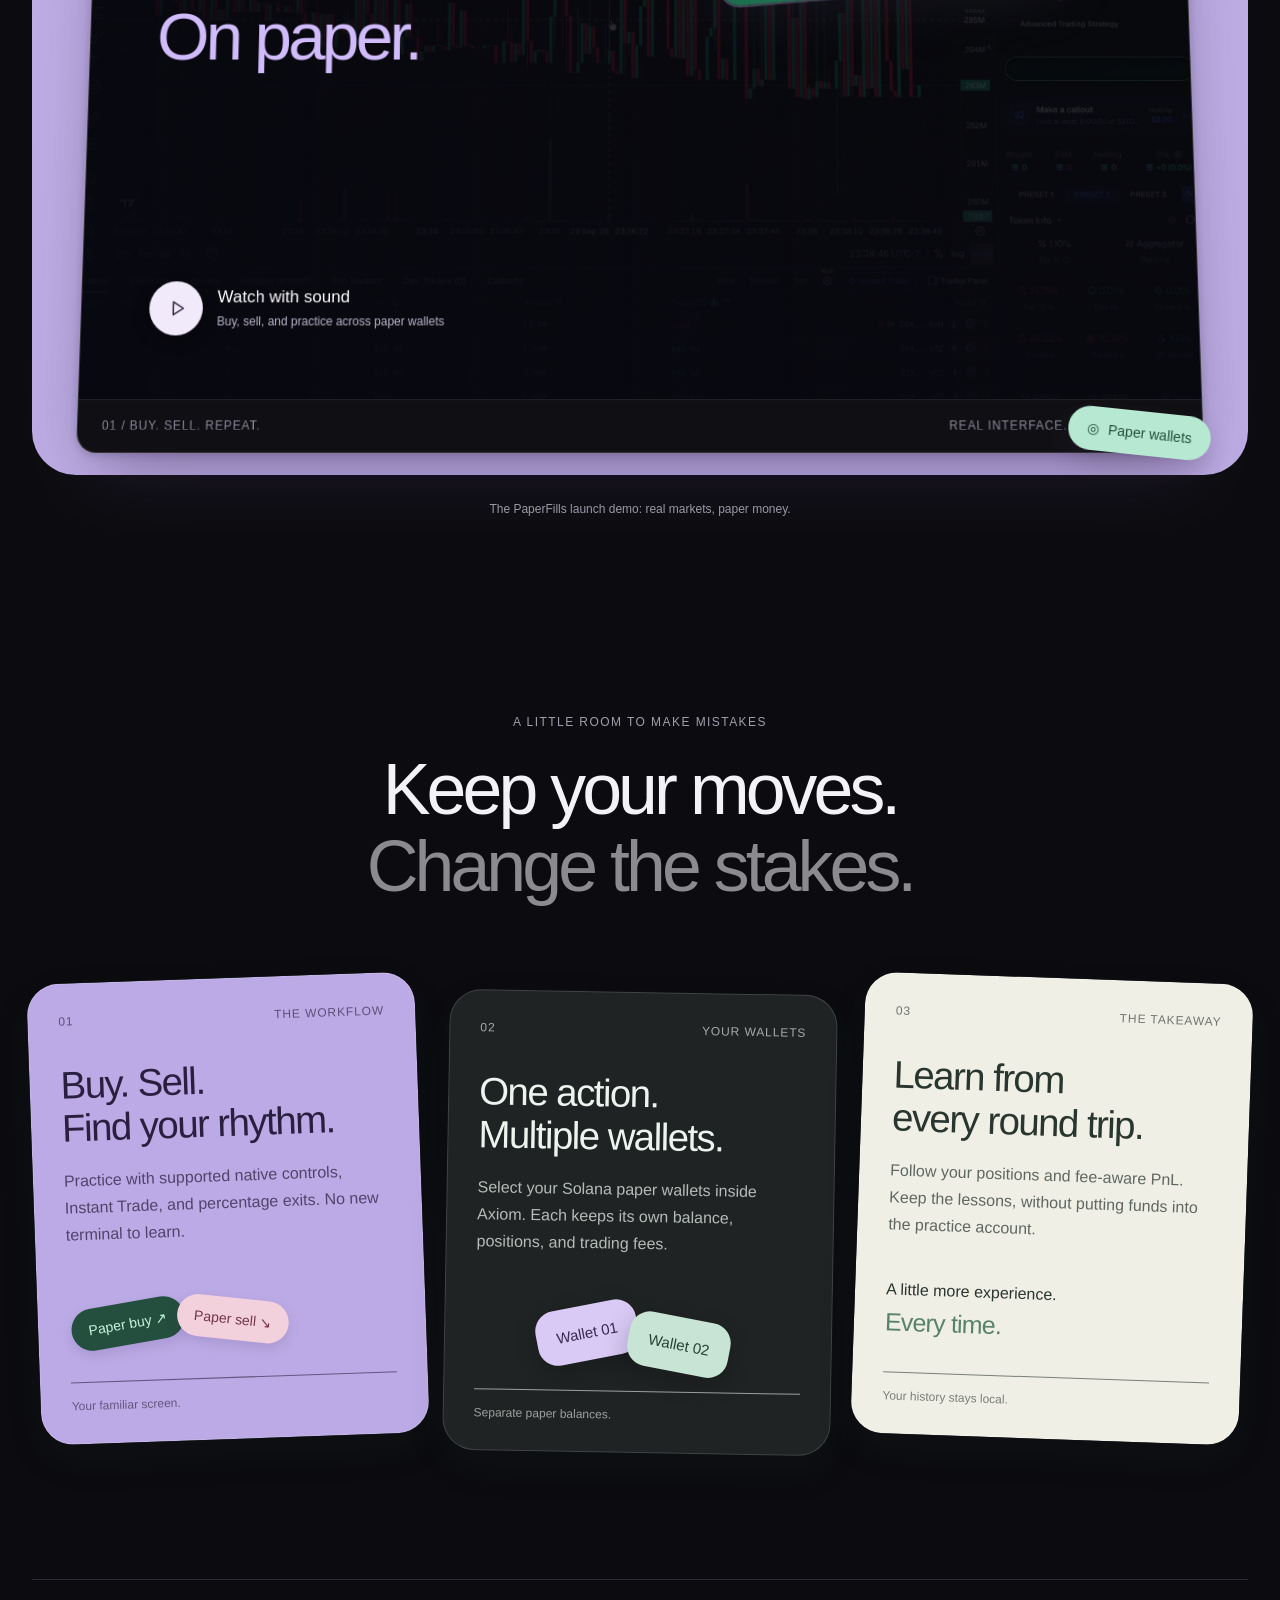
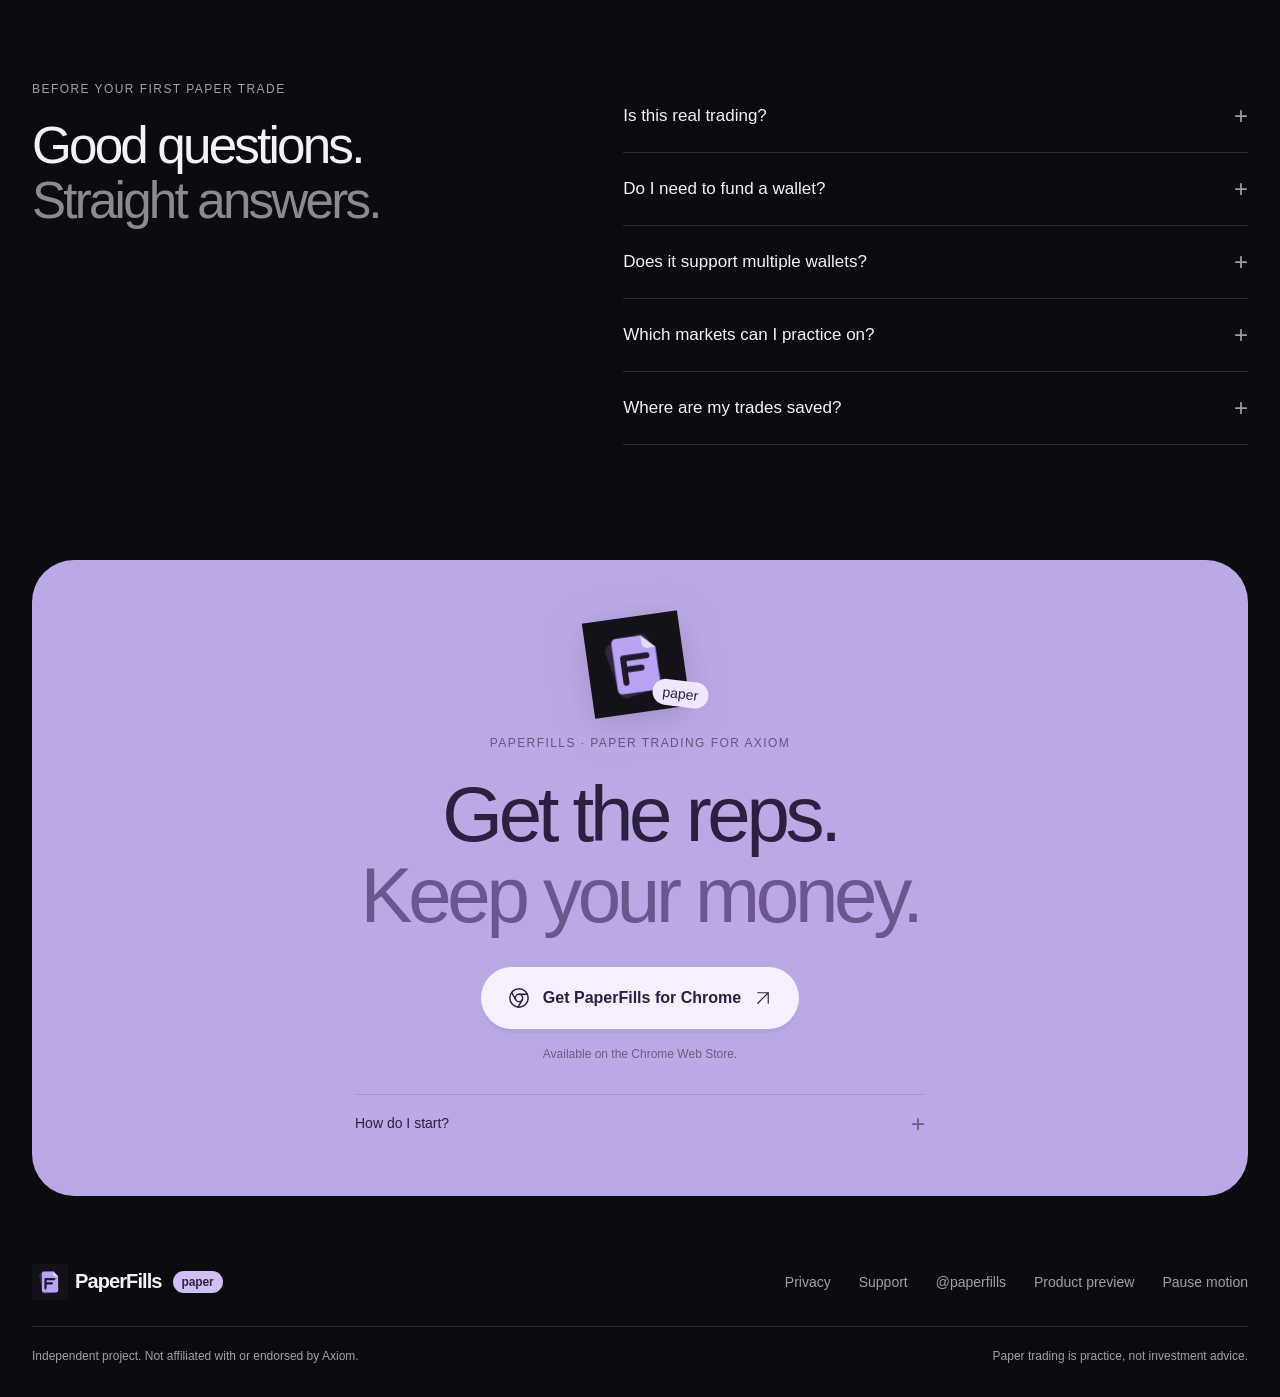
==== commit dfd419c7: "Link the PaperFills X profile in the sticky header" ====
--- a/index.html
+++ b/index.html
@@ -8,11 +8,24 @@
   <meta property="og:title" content="PaperFills — Paper trading for Axiom" />
   <meta property="og:description" content="Real markets. Paper money. Practice inside Axiom with PaperFills." />
   <meta property="og:type" content="website" />
-  <meta name="twitter:card" content="summary" />
+  <link rel="canonical" href="https://paperfills.com/" />
+  <meta property="og:url" content="https://paperfills.com/" />
+  <meta property="og:site_name" content="PaperFills" />
+  <meta property="og:image" content="https://paperfills.com/media/paperfills-social-20260930.png" />
+  <meta property="og:image:secure_url" content="https://paperfills.com/media/paperfills-social-20260930.png" />
+  <meta property="og:image:type" content="image/png" />
+  <meta property="og:image:width" content="1200" />
+  <meta property="og:image:height" content="630" />
+  <meta property="og:image:alt" content="PaperFills. Real markets. Paper money. Paper trading for Axiom." />
+  <meta name="twitter:card" content="summary_large_image" />
   <meta name="twitter:site" content="@paperfills" />
+  <meta name="twitter:title" content="PaperFills — Paper trading for Axiom" />
+  <meta name="twitter:description" content="Real markets. Paper money. Practice inside Axiom with PaperFills." />
+  <meta name="twitter:image" content="https://paperfills.com/media/paperfills-social-20260930.png" />
+  <meta name="twitter:image:alt" content="PaperFills. Real markets. Paper money. Paper trading for Axiom." />
   <title>PaperFills — Paper trading for Axiom</title>
   <link rel="icon" type="image/svg+xml" href="media/paperfills-mark.svg" />
-  <link rel="stylesheet" href="style.css?v=20260930-autoplay" />
+  <link rel="stylesheet" href="style.css?v=20260930-header-x" />
   <link rel="preload" href="media/paperfills-launch-poster.jpg" as="image" />
 </head>
 <body data-tone="dark">
@@ -22,13 +35,14 @@
     <symbol id="icon-expand" viewBox="0 0 24 24"><path d="M8 3H3v5m13-5h5v5M3 16v5h5m13-5v5h-5"/></symbol>
     <symbol id="icon-play" viewBox="0 0 24 24"><path d="m9 5 11 7-11 7Z"/></symbol>
     <symbol id="icon-close" viewBox="0 0 24 24"><path d="m6 6 12 12M6 18 18 6"/></symbol>
+    <symbol id="icon-x" viewBox="0 0 24 24"><path d="M18.9 1.15h3.68l-8.04 9.19L24 22.85h-7.4l-5.81-7.59-6.63 7.59H.47l8.6-9.84L0 1.15h7.59l5.24 6.93ZM17.61 20.64h2.04L6.49 3.24H4.3Z"/></symbol>
   </defs></svg>
   <a class="skip-link" href="#main">Skip to content</a>
   <div class="header-wrap">
     <header class="site-header">
       <a class="wordmark" href="#top" aria-label="PaperFills Paper home"><img src="media/paperfills-mark.svg" alt="" width="44" height="44" /><span>PaperFills</span><span class="name-tag">paper</span></a>
       <nav class="nav-pill" aria-label="Primary navigation"><a href="#preview">Inside Axiom</a><a href="#how">How it works</a><a href="#questions">FAQs</a></nav>
-      <a class="store-button header-cta" data-store-link href="https://chromewebstore.google.com/detail/paperfills-%E2%80%94-paper-tradin/oeaonmjknephhapnpopobaggildinnji" target="_blank" rel="noopener noreferrer"><svg class="icon" aria-hidden="true"><use href="#icon-chrome"/></svg><span>Get for Chrome<small data-store-note>Chrome Web Store</small></span><svg class="icon arrow" aria-hidden="true"><use href="#icon-arrow"/></svg></a>
+      <div class="header-actions"><a class="header-social" href="https://x.com/paperfills" target="_blank" rel="noopener noreferrer" aria-label="Follow @paperfills on X"><svg class="icon x-icon" aria-hidden="true"><use href="#icon-x"/></svg><span>@paperfills</span></a><a class="store-button header-cta" data-store-link href="https://chromewebstore.google.com/detail/paperfills-%E2%80%94-paper-tradin/oeaonmjknephhapnpopobaggildinnji" target="_blank" rel="noopener noreferrer"><svg class="icon" aria-hidden="true"><use href="#icon-chrome"/></svg><span>Get for Chrome<small data-store-note>Chrome Web Store</small></span><svg class="icon arrow" aria-hidden="true"><use href="#icon-arrow"/></svg></a></div>
     </header>
   </div>
 
--- a/style.css
+++ b/style.css
@@ -37,6 +37,10 @@
 .nav-pill { display: flex; align-items: center; gap: 2px; background: #f7f5fbed; color: #3b334c; padding: 6px; border: 1px solid #ffffff80; border-radius: 99px; backdrop-filter: blur(20px); box-shadow: 0 8px 32px #1a122c09; }
 .nav-pill a { padding: 13px 19px; font-size: 14px; border-radius: 99px; transition: background .2s; }
 .nav-pill a:hover { background: #e9e0f6; }
+.header-actions { display: flex; align-items: center; gap: 10px; flex-shrink: 0; }
+.header-social { display: inline-flex; align-items: center; justify-content: center; gap: 9px; min-height: 56px; padding: 10px 16px; border-radius: 99px; border: 1px solid #ffffff20; background: #17151de8; color: #f6f4fb; font-size: 14px; white-space: nowrap; backdrop-filter: blur(18px); transition: background .2s, box-shadow .3s; }
+.header-social:hover { background: #30283ee8; }
+.header-social .x-icon { width: 18px; height: 18px; fill: currentColor; stroke: none; }
 .store-button { display: inline-flex; align-items: center; justify-content: center; gap: 13px; min-height: 58px; padding: 15px 24px; border-radius: 99px; background: var(--lilac); color: #2c2041; font-size: 16px; font-weight: 550; line-height: 1.35; border: 1px solid #ffffff24; box-shadow: 0 4px 0 #0000000a; transition: transform .35s var(--ease), box-shadow .35s, background .35s; }
 .store-button:hover { background: #dccdff; box-shadow: 0 10px 28px #aa90e82e; transform: translateY(-3px); }
 .store-button .arrow { width: 18px; height: 18px; transition: transform .3s; }
@@ -44,7 +48,7 @@
 .header-cta { min-height: 56px; padding: 10px 19px; gap: 10px; font-size: 14px; }
 .header-cta small { display: block; color: #625477; font-size: 12px; line-height: 1.2; margin-top: 2px; font-weight: 400; }
 .header-cta .icon { width: 21px; height: 21px; }
-.scrolled .nav-pill, .scrolled .site-header .wordmark, .scrolled .header-cta { box-shadow: 0 10px 36px #0e08182b; }
+.scrolled .nav-pill, .scrolled .site-header .wordmark, .scrolled .header-cta, .scrolled .header-social { box-shadow: 0 10px 36px #0e08182b; }
 .scrolled .header-wrap { top: 14px; }
 .header-wrap { transition: top .35s var(--ease); }
 
@@ -219,6 +223,10 @@
   .feature-tags span { padding: 12px; font-size: 12px; }
   .questions-section { gap: 50px; }
 }
+@media (max-width:1060px) {
+  .header-social { width: 56px; padding: 10px; }
+  .header-social > span { display: none; }
+}
 @media (max-width:900px) {
   .nav-pill { display: none; }
   .hero { min-height: 730px; }
@@ -245,9 +253,11 @@
   .shell { width: calc(100% - 36px); }
   .header-wrap { top: 14px; }
   .site-header { width: calc(100% - 24px); gap: 8px; }
+  .header-actions { gap: 6px; }
+  .header-social { width: 44px; min-height: 44px; padding: 10px; }
   .site-header .wordmark { font-size: 17px; padding-right: 10px; gap: 3px; }
   .site-header .wordmark > img { width: 32px; height: 32px; }
-  .site-header .name-tag { font-size: 12px; padding: 4px 6px; margin-left: 3px; }
+  .site-header .name-tag { display: none; }
   .header-cta { font-size: 12px; padding: 9px 12px; min-height: 46px; gap: 7px; }
   .header-cta .arrow { display: none; }
   .header-cta .icon { width: 18px; height: 18px; }
@@ -311,6 +321,8 @@
 }
 @media (max-width:360px) {
   .site-header .name-tag { display: none; }
+  .header-cta small, .header-cta > .icon { display: none; }
+  .header-cta { padding-inline: 10px; }
   .hero { min-height: 685px; }
   h1 { font-size: 49px; }
   .hero .primary-store { font-size: 13px; padding-inline: 14px; }
